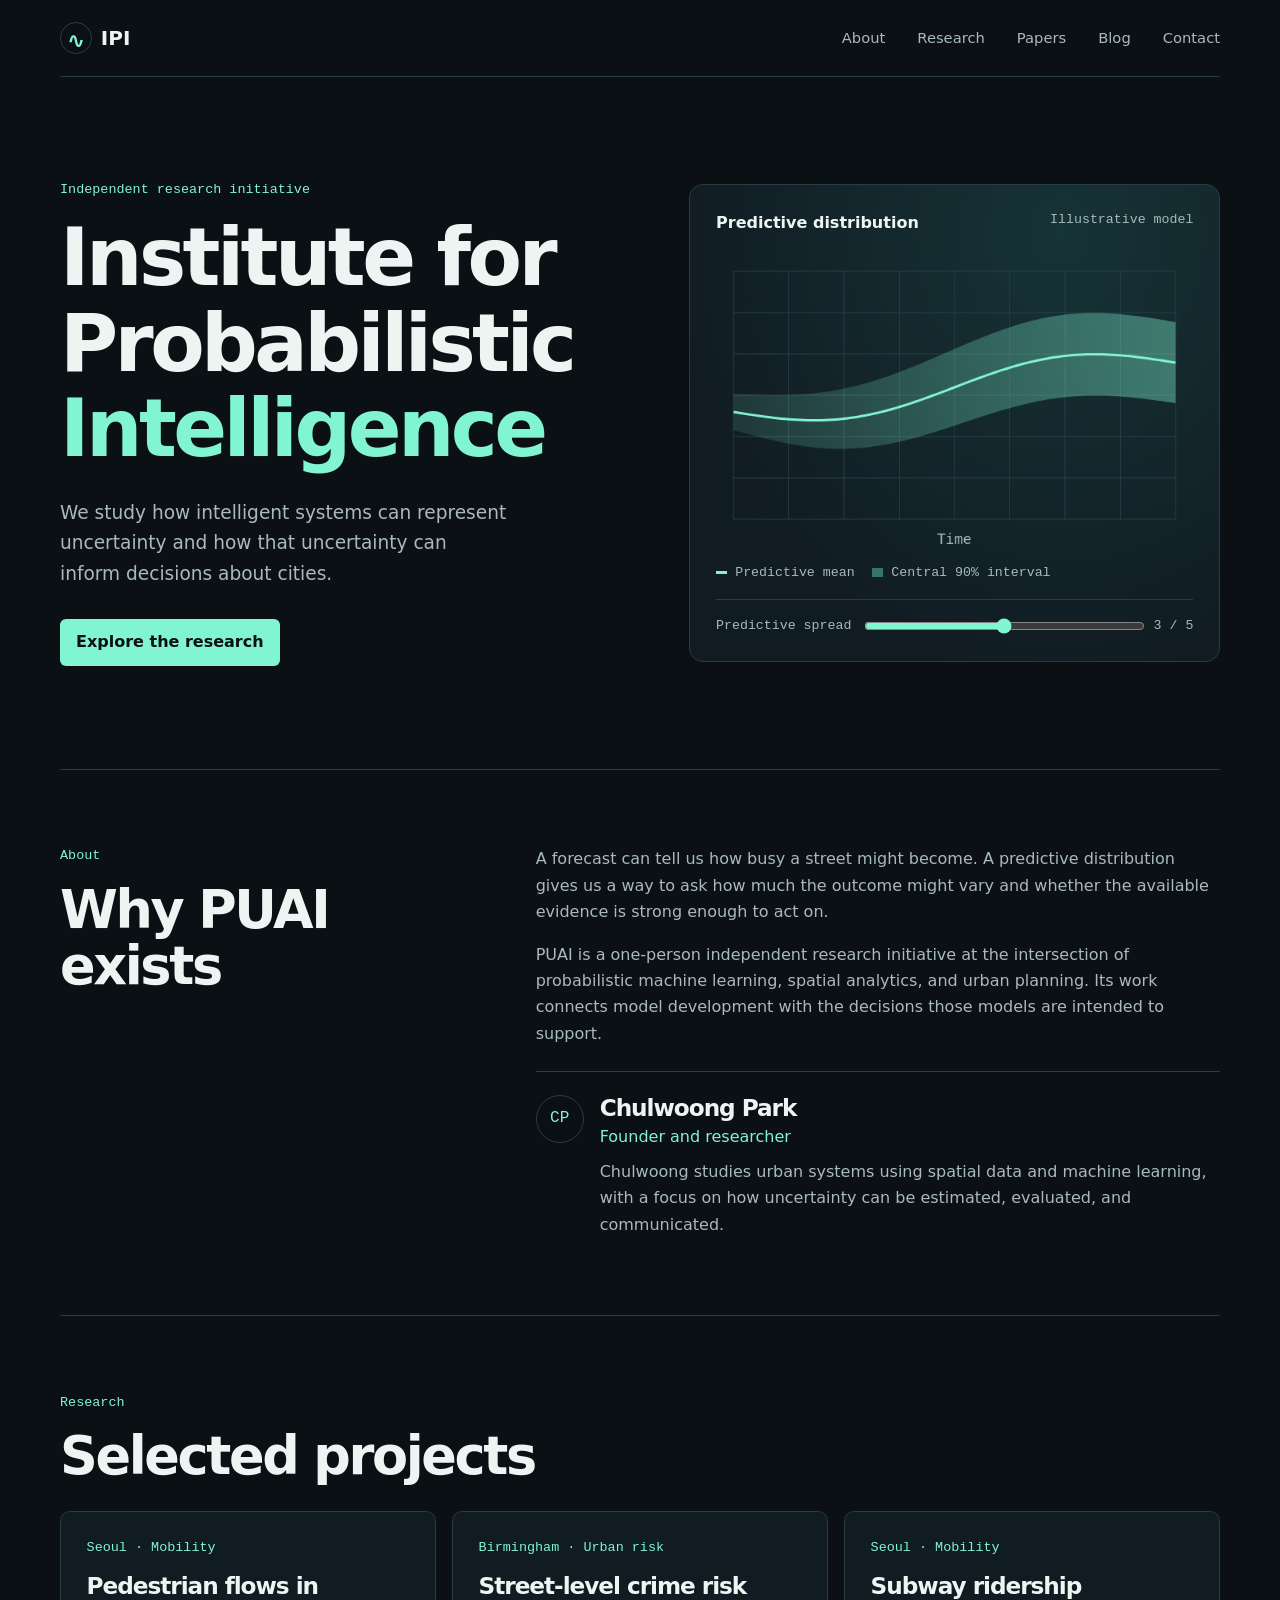
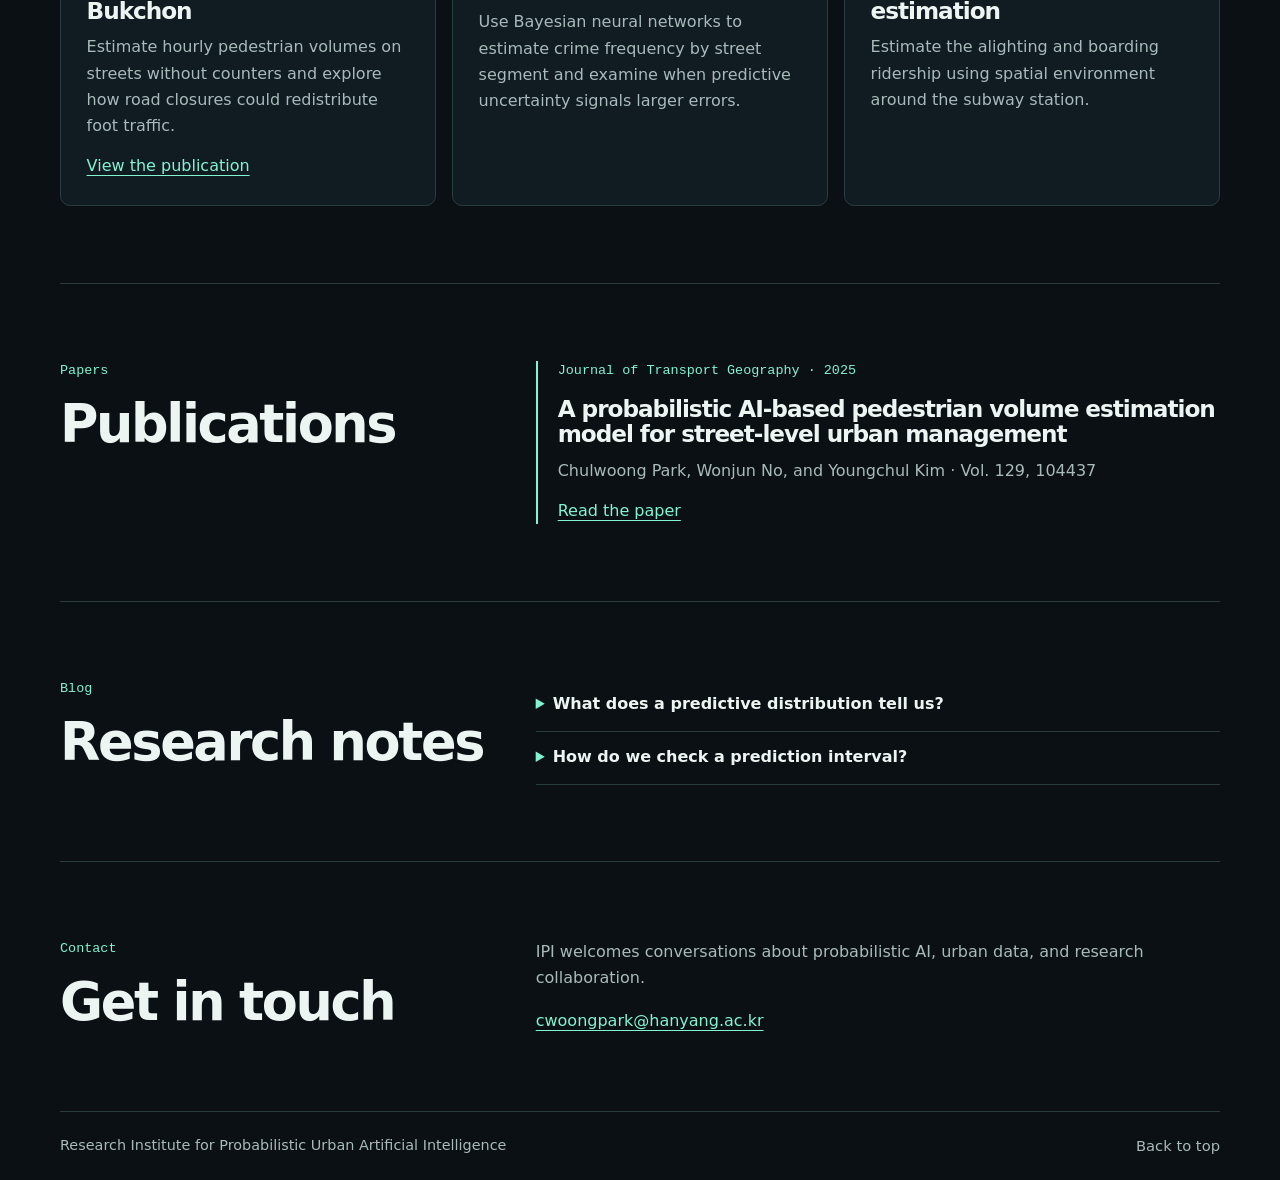
==== index.html @ a9653fe1 "UPAI upload" ====
<!doctype html>
<html lang="en">
<head>
<meta charset="utf-8">
<meta name="viewport" content="width=device-width, initial-scale=1">
<title>Research Institute for Probabilistic Urban Artificial Intelligence</title>
<meta name="description" content="An independent research initiative exploring probabilistic AI, spatial analytics, and uncertainty in urban decisions.">
<meta name="theme-color" content="#0b1015">
<link rel="stylesheet" href="./style.css">
<script defer src="./site.js"></script>
</head>
<body>
<a class="skip" href="#main">Skip to content</a>
<header class="shell top">
<a class="brand" href="./" aria-label="PUAI home"><span class="mark" aria-hidden="true">∿</span> IPI</a>
<nav aria-label="Main navigation"><a href="#about">About</a><a href="#research">Research</a><a href="#papers">Papers</a><a href="#notes">Blog</a><a href="#contact">Contact</a></nav>
</header>
<main id="main">
<section class="shell hero" aria-labelledby="title">
<div>
<p class="eyebrow">Independent research initiative</p>
<h1 id="title">Institute for<br>Probabilistic<br><em>Intelligence</em></h1>
<p class="lead">We study how intelligent systems can represent uncertainty and how that uncertainty can inform decisions about cities.</p>
<a class="button" href="#research">Explore the research</a>
</div>
<figure class="instrument">
<figcaption><strong>Predictive distribution</strong><span>Illustrative model</span></figcaption>
<canvas width="600" height="380" id="distribution" role="img" aria-label="A fixed predictive mean surrounded by adjustable symmetric uncertainty bands.">A wider band represents greater predictive uncertainty around the same mean.</canvas>
<div class="key"><span><i></i> Predictive mean</span><span><i></i> Central 90% interval</span></div>
<div class="control" hidden><label for="spread">Predictive spread</label><input id="spread" type="range" min="1" max="5" value="3"><output for="spread" id="level">3 / 5</output></div>
</figure>
</section>

<section id="about" class="shell split">
<div><p class="eyebrow">About</p><h2>Why PUAI exists</h2></div>
<div class="bodycopy"><p>A forecast can tell us how busy a street might become. A predictive distribution gives us a way to ask how much the outcome might vary and whether the available evidence is strong enough to act on.</p>
<p>PUAI is a one-person independent research initiative at the intersection of probabilistic machine learning, spatial analytics, and urban planning. Its work connects model development with the decisions those models are intended to support.</p>
<article class="profile" id="researcher"><div class="monogram" aria-hidden="true">CP</div><div><h3>Chulwoong Park</h3><p class="accent">Founder and researcher</p><p>Chulwoong studies urban systems using spatial data and machine learning, with a focus on how uncertainty can be estimated, evaluated, and communicated.</p></div></article></div>
</section>

<section id="research" class="shell section">
<p class="eyebrow">Research</p><h2>Selected projects</h2>
<div class="projects">
<article class="card"><p class="eyebrow">Seoul · Mobility</p><h3>Pedestrian flows in Bukchon</h3><p>Estimate hourly pedestrian volumes on streets without counters and explore how road closures could redistribute foot traffic.</p><a href="#paper-bukchon">View the publication</a></article>
<article class="card"><p class="eyebrow">Birmingham · Urban risk</p><h3>Street-level crime risk</h3><p>Use Bayesian neural networks to estimate crime frequency by street segment and examine when predictive uncertainty signals larger errors.</p></article>
<article class="card"><p class="eyebrow">Seoul · Mobility</p><h3>Subway ridership estimation</h3><p>Estimate the alighting and boarding ridership using spatial environment around the subway station.</p></article>
</div>
</section>

<section id="papers" class="shell split">
<div><p class="eyebrow">Papers</p><h2>Publications</h2></div>
<article class="paper" id="paper-bukchon">
<p class="eyebrow">Journal of Transport Geography · 2025</p>
<h3>A probabilistic AI-based pedestrian volume estimation model for street-level urban management</h3>
<p>Chulwoong Park, Wonjun No, and Youngchul Kim · Vol. 129, 104437</p>
<a href="https://doi.org/10.1016/j.jtrangeo.2025.104437">Read the paper</a>
</article>
</section>

<section id="notes" class="shell split">
<div><p class="eyebrow">Blog</p><h2>Research notes</h2></div>
<div class="notes">
<details id="note-distribution"><summary>What does a predictive distribution tell us?</summary><div><p>Imagine two street segments with the same predicted hourly footfall. The range of plausible counts may be wider on one street, for example because it has fewer observations or more variable demand.</p><p>A predictive distribution lets us ask a question tied to an action: how likely is footfall to exceed the threshold at which we need temporary traffic controls? Before using that probability, we can check whether similarly confident forecasts have been reliable on held-out streets and times.</p></div></details>
<details id="note-intervals"><summary>How do we check a prediction interval?</summary><div><p>For a nominal 90% prediction interval, start by measuring how often held-out observations fall inside it. Then look at interval widths. Coverage near 90% tells you little about usefulness if the intervals are too wide for the decision at hand.</p><p>Citywide averages can conceal systematic problems. Check coverage and width by neighbourhood, time of day, or street type where the sample supports it.</p></div></details>
</div>
</section>

<section id="contact" class="shell split">
<div><p class="eyebrow">Contact</p><h2>Get in touch</h2></div>
<div class="bodycopy"><p>IPI welcomes conversations about probabilistic AI, urban data, and research collaboration.</p>
<!-- Set your preferred public address in the data-email attribute before deployment. -->
<p id="contact-channel" data-email="cwoongpark@hanyang.ac.kr">A public contact address will be added here.</p></div>
</section>
</main>
<footer class="shell foot"><span>Research Institute for Probabilistic Urban Artificial Intelligence</span><a href="#main">Back to top</a></footer>
</body>
</html>
---- style.css ----
:root{color-scheme:dark;--bg:#0b1015;--ink:#edf5f2;--muted:#a8bab9;--accent:#81f4d0;--line:#293c40;--panel:#111b22;--mono:ui-monospace,Consolas,monospace}
*{box-sizing:border-box}body{margin:0;background:var(--bg);color:var(--ink);font:1rem/1.65 system-ui,sans-serif}
a{color:var(--accent);text-underline-offset:.23em}a:hover{color:#fff} :focus-visible{outline:2px solid var(--accent);outline-offset:5px}
h1,h2,h3,p,figure{margin:0}h1,h2,h3{line-height:1.08;letter-spacing:-.045em}h1{font-size:clamp(2.85rem,6.2vw,6rem);font-weight:620}h1 em{color:var(--accent);font-style:normal}
h2{font-size:clamp(2rem,4.1vw,3.6rem);font-weight:580}h3{font-size:1.45rem;font-weight:620}p{color:var(--muted)}
.shell{width:min(1160px,calc(100% - 3rem));margin-inline:auto}.top,.foot{display:flex;justify-content:space-between;align-items:center;gap:1rem;padding-block:1.35rem}.top{border-bottom:1px solid var(--line)}.brand{font-weight:750;font-size:1.25rem;display:inline-flex;align-items:center;gap:.55rem;text-decoration:none;color:var(--ink)}.mark{display:grid;place-items:center;border:1px solid var(--line);width:2rem;height:2rem;border-radius:50%;color:var(--accent);font-size:1.35rem}
nav{display:flex;gap:clamp(.8rem,3vw,2rem);flex-wrap:wrap}nav a,.foot a{text-decoration:none;color:var(--muted);font-size:.92rem}nav a:hover,.foot a:hover{color:var(--accent)}
.hero{display:grid;grid-template-columns:1.09fr 1fr;gap:clamp(1.5rem,4vw,4rem);align-items:center;padding-block:clamp(3.5rem,8vw,7rem)}.eyebrow{font:.84rem/1.5 var(--mono);color:var(--accent);margin-bottom:.95rem}.lead{font-size:clamp(1rem,1.45vw,1.2rem);max-width:38ch;margin:1.6rem 0 1.85rem}.button{display:inline-block;background:var(--accent);color:var(--bg);border-radius:6px;padding:.65rem 1rem;text-decoration:none;font-weight:650}.button:hover{color:var(--bg);background:#b9ffe9}
.instrument{min-width:0;border:1px solid var(--line);border-radius:14px;padding:clamp(1rem,2.5vw,1.6rem);background:radial-gradient(ellipse at 70% 10%,#163337,var(--panel) 75%)}figcaption{display:flex;justify-content:space-between;gap:.4rem 1rem;flex-wrap:wrap}figcaption span,.key,.control{font:.83rem/1.5 var(--mono);color:var(--muted)}canvas{display:block;width:100%;height:auto;margin:.75rem 0}.key{display:flex;flex-wrap:wrap;gap:.5rem 1.1rem}.key i{display:inline-block;background:var(--accent);width:.7rem;height:.16rem;vertical-align:middle}.key span+span i{height:.55rem;background:#367469}.control{display:grid;grid-template-columns:auto 1fr auto;align-items:center;gap:.65rem;border-top:1px solid var(--line);padding-top:1rem;margin-top:1rem}.control[hidden]{display:none}input{width:100%;min-width:0;accent-color:var(--accent)}
.split,.section{border-top:1px solid var(--line);padding-block:clamp(2.8rem,6vw,5rem);scroll-margin-top:1rem}.split{display:grid;grid-template-columns:1fr 1.6fr;gap:1.5rem 3rem}.bodycopy>p+p{margin-top:1rem}.profile{display:flex;gap:1rem;align-items:flex-start;margin-top:1.5rem;padding-top:1.4rem;border-top:1px solid var(--line)}.monogram{display:grid;place-items:center;flex:none;width:3rem;height:3rem;border:1px solid var(--line);border-radius:50%;font-family:var(--mono);color:var(--accent)}.accent{color:var(--accent);margin:.25rem 0 .55rem}
.projects{display:grid;grid-template-columns:repeat(3,1fr);gap:1rem;margin-top:1.65rem}.card{border:1px solid var(--line);background:var(--panel);padding:clamp(1rem,2.4vw,1.6rem);border-radius:10px}.card h3+p,.paper h3+p{margin-top:.7rem}.card a,.paper a{display:inline-block;margin-top:.85rem}.paper{border-left:2px solid var(--accent);padding-left:1.25rem}.notes details{border-bottom:1px solid var(--line)}.notes summary{padding:.8rem 0;cursor:pointer;font-weight:625}.notes summary::marker{color:var(--accent)}.notes details div{padding:0 0 1rem 1rem}.notes p+p{margin-top:.7rem}.foot{border-top:1px solid var(--line);color:var(--muted);font-size:.9rem}.skip{position:absolute;left:1rem;top:-5rem;background:var(--bg);padding:.5rem}.skip:focus{top:1rem}
@media(max-width:760px){.hero,.split{grid-template-columns:1fr}.projects{grid-template-columns:1fr}.instrument{max-width:36rem}.shell{width:calc(100% - 2rem)}}
@media(max-width:450px){.top,.foot{align-items:flex-start;flex-direction:column}.control{grid-template-columns:1fr auto}.control label{grid-column:1/-1}}
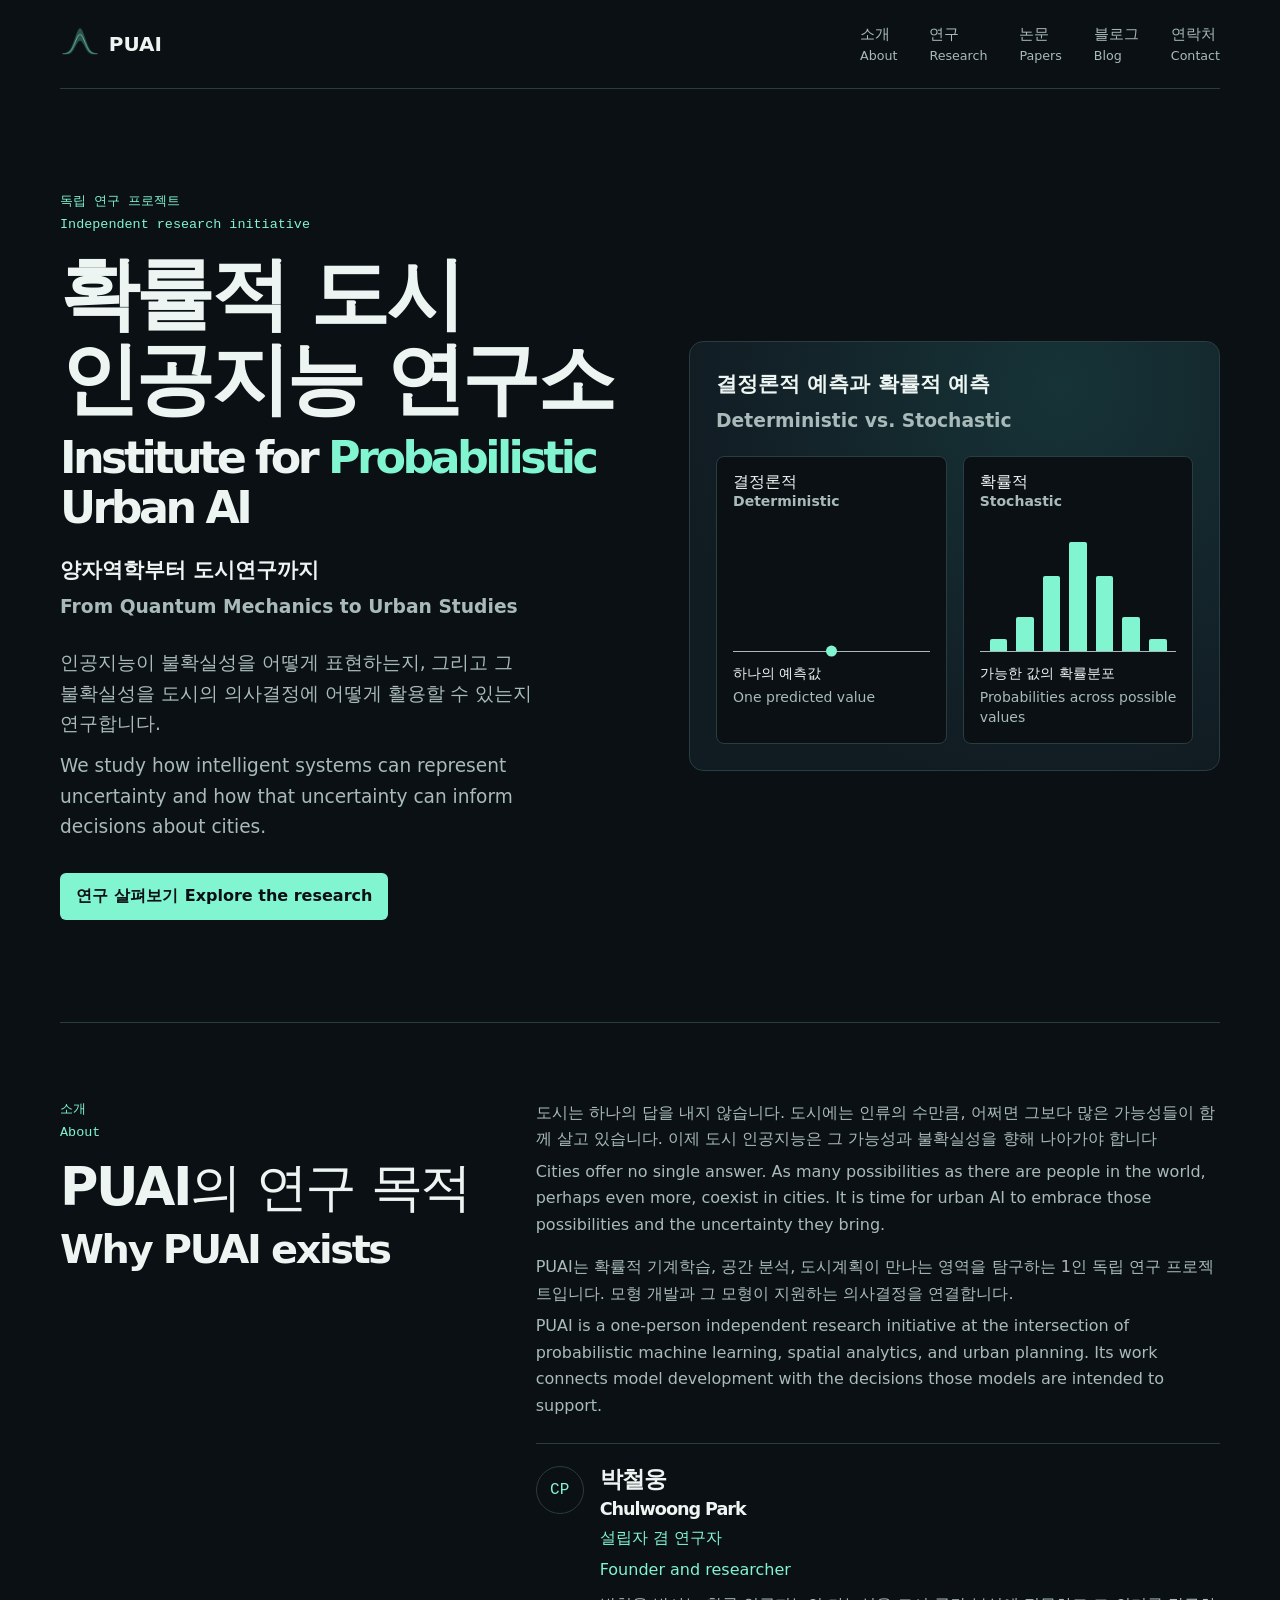
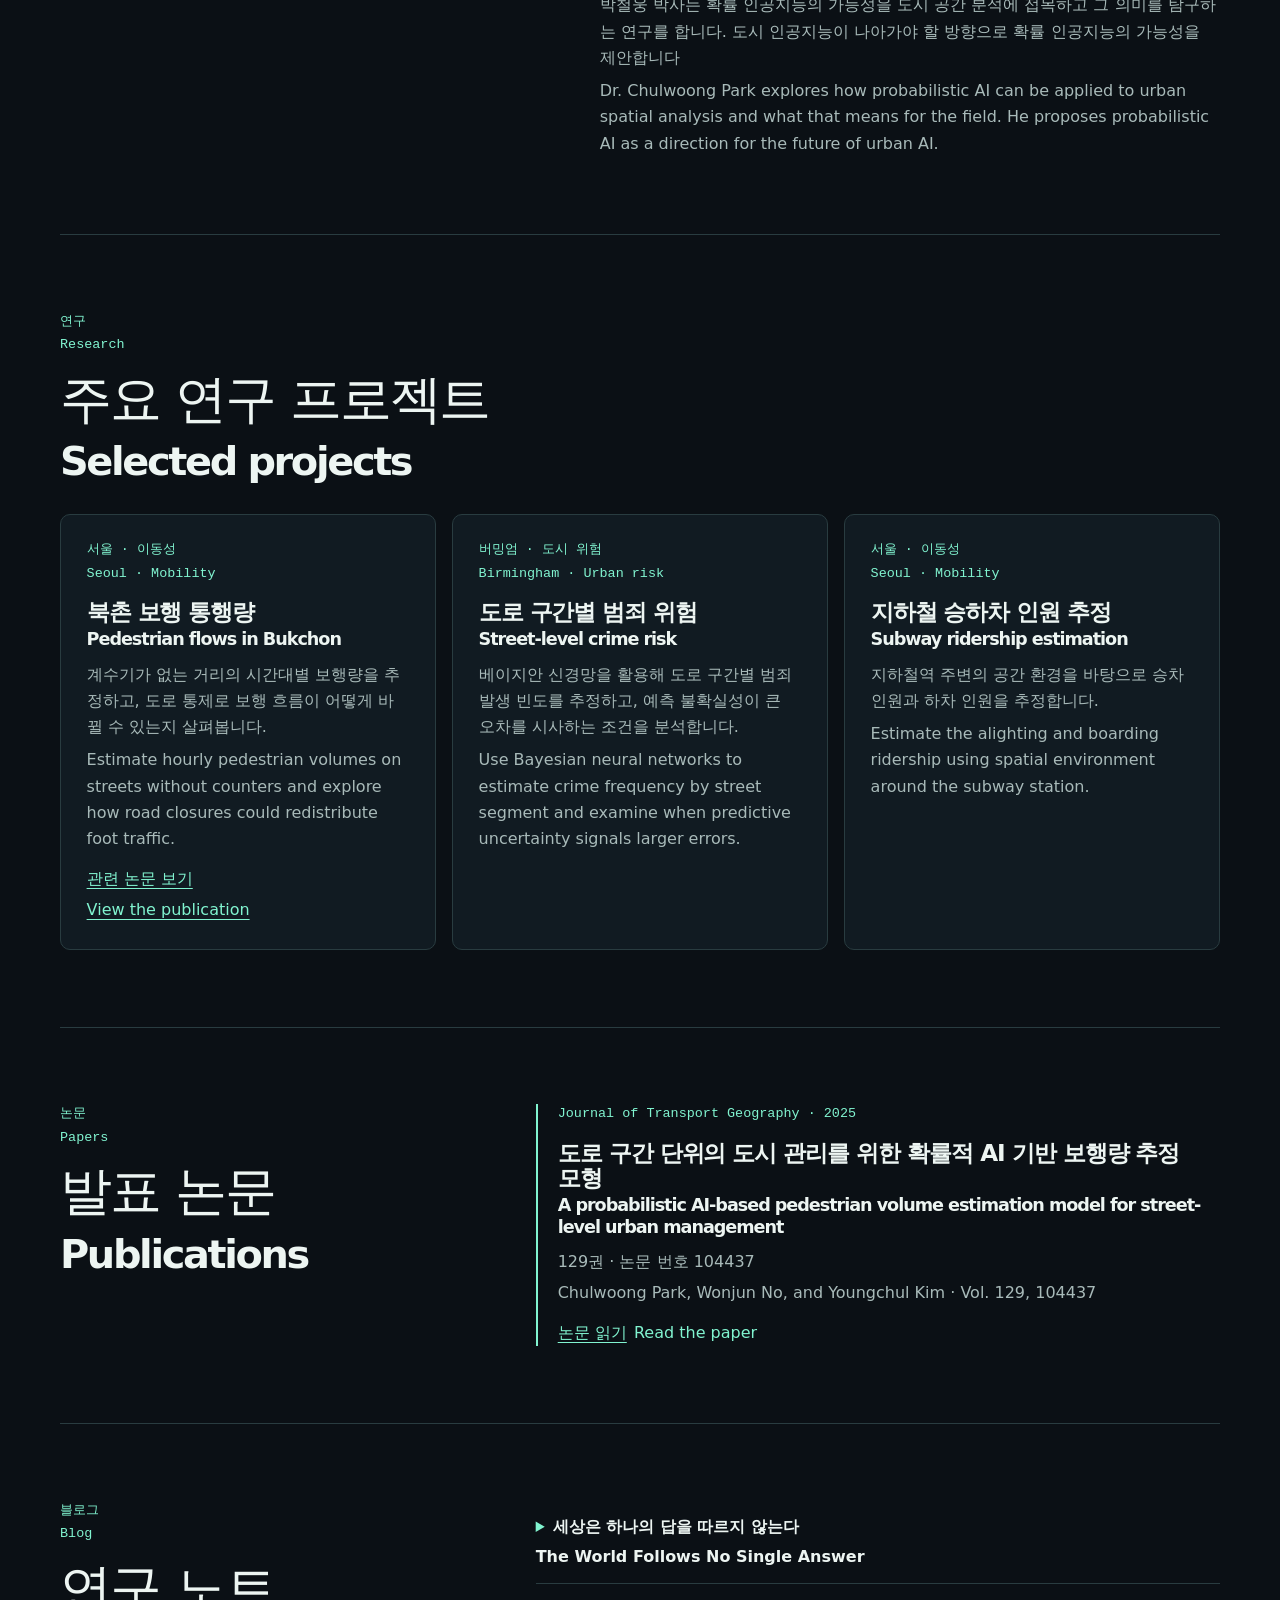
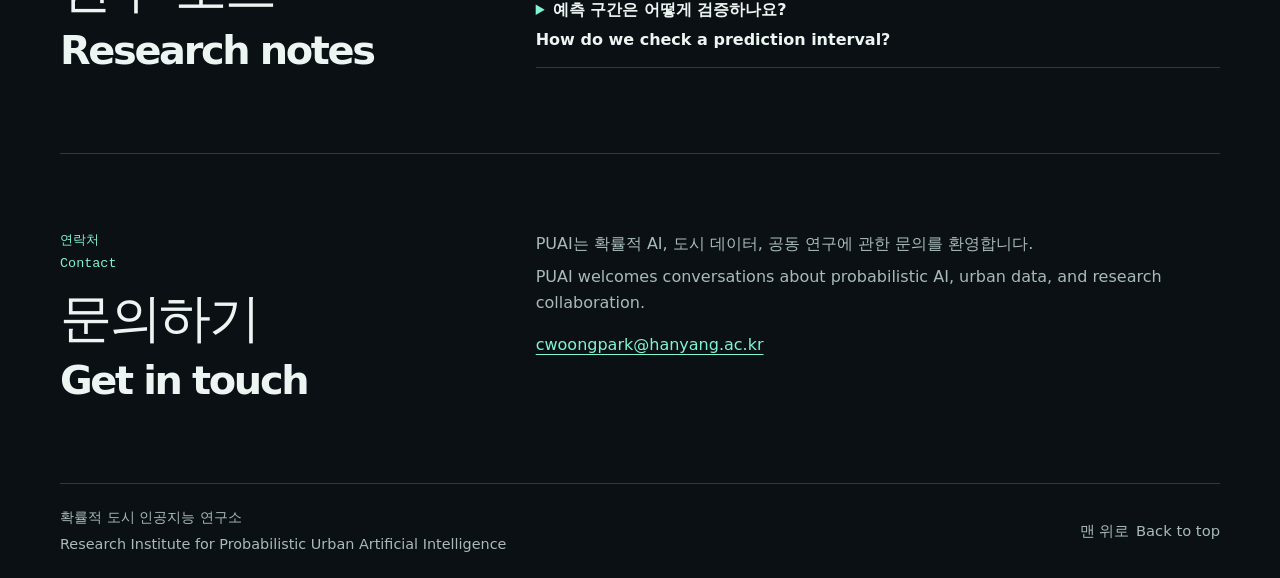
==== commit d55246ea: "Updated" ====
--- a/index.html
+++ b/index.html
@@ -1,77 +1,115 @@
 <!doctype html>
-<html lang="en">
+<html lang="ko">
 <head>
 <meta charset="utf-8">
 <meta name="viewport" content="width=device-width, initial-scale=1">
-<title>Research Institute for Probabilistic Urban Artificial Intelligence</title>
-<meta name="description" content="An independent research initiative exploring probabilistic AI, spatial analytics, and uncertainty in urban decisions.">
+<title>확률 도시 인공지능 연구소 | Research Institute for Probabilistic Urban Artificial Intelligence</title>
+<meta name="description" content="확률 AI, 공간 분석, 도시 의사결정의 불확실성을 연구하는 독립 연구 프로젝트. An independent research initiative exploring probabilistic AI, spatial analytics, and uncertainty in urban decisions.">
 <meta name="theme-color" content="#0b1015">
 <link rel="stylesheet" href="./style.css">
 <script defer src="./site.js"></script>
 </head>
 <body>
-<a class="skip" href="#main">Skip to content</a>
+<a class="skip" href="#main">본문으로 건너뛰기<span lang="en" class="en-inline">Skip to content</span></a>
 <header class="shell top">
-<a class="brand" href="./" aria-label="PUAI home"><span class="mark" aria-hidden="true">∿</span> IPI</a>
-<nav aria-label="Main navigation"><a href="#about">About</a><a href="#research">Research</a><a href="#papers">Papers</a><a href="#notes">Blog</a><a href="#contact">Contact</a></nav>
+<a class="brand" href="./" aria-label="PUAI 홈 / PUAI home"><img class="mark" src="./normal-distribution-logo.png" width="40" height="40" alt=""> PUAI</a>
+<nav aria-label="주 메뉴 / Main navigation"><a href="#about">소개<span lang="en" class="en">About</span></a><a href="#research">연구<span lang="en" class="en">Research</span></a><a href="#papers">논문<span lang="en" class="en">Papers</span></a><a href="#notes">블로그<span lang="en" class="en">Blog</span></a><a href="#contact">연락처<span lang="en" class="en">Contact</span></a></nav>
 </header>
 <main id="main">
 <section class="shell hero" aria-labelledby="title">
 <div>
-<p class="eyebrow">Independent research initiative</p>
-<h1 id="title">Institute for<br>Probabilistic<br><em>Intelligence</em></h1>
-<p class="lead">We study how intelligent systems can represent uncertainty and how that uncertainty can inform decisions about cities.</p>
-<a class="button" href="#research">Explore the research</a>
+<p class="eyebrow">독립 연구 프로젝트<span lang="en" class="en">Independent research initiative</span></p>
+<h1 id="title">확률적 도시 인공지능 연구소<span lang="en" class="en">Institute for <em>Probabilistic</em> Urban AI </span></h1>
+<p class="subtitle">양자역학부터 도시연구까지<span lang="en" class="en">From Quantum Mechanics to Urban Studies</span></p>
+<p class="lead">인공지능이 불확실성을 어떻게 표현하는지, 그리고 그 불확실성을 도시의 의사결정에 어떻게 활용할 수 있는지 연구합니다.<span lang="en" class="en">We study how intelligent systems can represent uncertainty and how that uncertainty can inform decisions about cities.</span></p>
+<a class="button" href="#research">연구 살펴보기<span lang="en" class="en-inline">Explore the research</span></a>
 </div>
-<figure class="instrument">
-<figcaption><strong>Predictive distribution</strong><span>Illustrative model</span></figcaption>
-<canvas width="600" height="380" id="distribution" role="img" aria-label="A fixed predictive mean surrounded by adjustable symmetric uncertainty bands.">A wider band represents greater predictive uncertainty around the same mean.</canvas>
-<div class="key"><span><i></i> Predictive mean</span><span><i></i> Central 90% interval</span></div>
-<div class="control" hidden><label for="spread">Predictive spread</label><input id="spread" type="range" min="1" max="5" value="3"><output for="spread" id="level">3 / 5</output></div>
+<figure class="instrument" aria-labelledby="comparison-title">
+<figcaption id="comparison-title">결정론적 예측과 확률적 예측<span lang="en" class="en">Deterministic vs. Stochastic</span></figcaption>
+<div class="comparison">
+<div class="comparison-panel">
+<h2>결정론적<span lang="en" class="en">Deterministic</span></h2>
+<div class="comparison-plot point-plot" aria-hidden="true"><span></span></div>
+<p>하나의 예측값<span lang="en" class="en">One predicted value</span></p>
+</div>
+<div class="comparison-panel">
+<h2>확률적<span lang="en" class="en">Stochastic</span></h2>
+<div class="comparison-plot probability-plot" aria-hidden="true">
+<span style="--height:10%"></span><span style="--height:27%"></span><span style="--height:59%"></span><span style="--height:86%"></span><span style="--height:59%"></span><span style="--height:27%"></span><span style="--height:10%"></span>
+</div>
+<p>가능한 값의 확률분포<span lang="en" class="en">Probabilities across possible values</span></p>
+</div>
+</div>
 </figure>
 </section>
 
 <section id="about" class="shell split">
-<div><p class="eyebrow">About</p><h2>Why PUAI exists</h2></div>
-<div class="bodycopy"><p>A forecast can tell us how busy a street might become. A predictive distribution gives us a way to ask how much the outcome might vary and whether the available evidence is strong enough to act on.</p>
-<p>PUAI is a one-person independent research initiative at the intersection of probabilistic machine learning, spatial analytics, and urban planning. Its work connects model development with the decisions those models are intended to support.</p>
-<article class="profile" id="researcher"><div class="monogram" aria-hidden="true">CP</div><div><h3>Chulwoong Park</h3><p class="accent">Founder and researcher</p><p>Chulwoong studies urban systems using spatial data and machine learning, with a focus on how uncertainty can be estimated, evaluated, and communicated.</p></div></article></div>
+<div><p class="eyebrow">소개<span lang="en" class="en">About</span></p><h2>PUAI의 연구 목적<span lang="en" class="en">Why PUAI exists</span></h2></div>
+<div class="bodycopy"><p>도시는 하나의 답을 내지 않습니다. 도시에는 인류의 수만큼, 어쩌면 그보다 많은 가능성들이 함께 살고 있습니다. 이제 도시 인공지능은 그 가능성과 불확실성을 향해 나아가야 합니다<span lang="en" class="en">Cities offer no single answer. As many possibilities as there are people in the world, perhaps even more, coexist in cities. It is time for urban AI to embrace those possibilities and the uncertainty they bring.</span></p>
+<p>PUAI는 확률적 기계학습, 공간 분석, 도시계획이 만나는 영역을 탐구하는 1인 독립 연구 프로젝트입니다. 모형 개발과 그 모형이 지원하는 의사결정을 연결합니다.<span lang="en" class="en">PUAI is a one-person independent research initiative at the intersection of probabilistic machine learning, spatial analytics, and urban planning. Its work connects model development with the decisions those models are intended to support.</span></p>
+<article class="profile" id="researcher"><div class="monogram" aria-hidden="true">CP</div><div><h3>박철웅<span lang="en" class="en">Chulwoong Park</span></h3><p class="accent">설립자 겸 연구자<span lang="en" class="en">Founder and researcher</span></p><p>박철웅 박사는 확률 인공지능의 가능성을 도시 공간 분석에 접목하고 그 의미를 탐구하는 연구를 합니다. 도시 인공지능이 나아가야 할 방향으로 확률 인공지능의 가능성을 제안합니다<span lang="en" class="en">Dr. Chulwoong Park explores how probabilistic AI can be applied to urban spatial analysis and what that means for the field. He proposes probabilistic AI as a direction for the future of urban AI.</span></p></div></article></div>
 </section>
 
 <section id="research" class="shell section">
-<p class="eyebrow">Research</p><h2>Selected projects</h2>
+<p class="eyebrow">연구<span lang="en" class="en">Research</span></p><h2>주요 연구 프로젝트<span lang="en" class="en">Selected projects</span></h2>
 <div class="projects">
-<article class="card"><p class="eyebrow">Seoul · Mobility</p><h3>Pedestrian flows in Bukchon</h3><p>Estimate hourly pedestrian volumes on streets without counters and explore how road closures could redistribute foot traffic.</p><a href="#paper-bukchon">View the publication</a></article>
-<article class="card"><p class="eyebrow">Birmingham · Urban risk</p><h3>Street-level crime risk</h3><p>Use Bayesian neural networks to estimate crime frequency by street segment and examine when predictive uncertainty signals larger errors.</p></article>
-<article class="card"><p class="eyebrow">Seoul · Mobility</p><h3>Subway ridership estimation</h3><p>Estimate the alighting and boarding ridership using spatial environment around the subway station.</p></article>
+<article class="card"><p class="eyebrow">서울 · 이동성<span lang="en" class="en">Seoul · Mobility</span></p><h3>북촌 보행 통행량<span lang="en" class="en">Pedestrian flows in Bukchon</span></h3><p>계수기가 없는 거리의 시간대별 보행량을 추정하고, 도로 통제로 보행 흐름이 어떻게 바뀔 수 있는지 살펴봅니다.<span lang="en" class="en">Estimate hourly pedestrian volumes on streets without counters and explore how road closures could redistribute foot traffic.</span></p><a href="#paper-bukchon">관련 논문 보기<span lang="en" class="en">View the publication</span></a></article>
+<article class="card"><p class="eyebrow">버밍엄 · 도시 위험<span lang="en" class="en">Birmingham · Urban risk</span></p><h3>도로 구간별 범죄 위험<span lang="en" class="en">Street-level crime risk</span></h3><p>베이지안 신경망을 활용해 도로 구간별 범죄 발생 빈도를 추정하고, 예측 불확실성이 큰 오차를 시사하는 조건을 분석합니다.<span lang="en" class="en">Use Bayesian neural networks to estimate crime frequency by street segment and examine when predictive uncertainty signals larger errors.</span></p></article>
+<article class="card"><p class="eyebrow">서울 · 이동성<span lang="en" class="en">Seoul · Mobility</span></p><h3>지하철 승하차 인원 추정<span lang="en" class="en">Subway ridership estimation</span></h3><p>지하철역 주변의 공간 환경을 바탕으로 승차 인원과 하차 인원을 추정합니다.<span lang="en" class="en">Estimate the alighting and boarding ridership using spatial environment around the subway station.</span></p></article>
 </div>
 </section>
 
 <section id="papers" class="shell split">
-<div><p class="eyebrow">Papers</p><h2>Publications</h2></div>
+<div><p class="eyebrow">논문<span lang="en" class="en">Papers</span></p><h2>발표 논문<span lang="en" class="en">Publications</span></h2></div>
 <article class="paper" id="paper-bukchon">
-<p class="eyebrow">Journal of Transport Geography · 2025</p>
-<h3>A probabilistic AI-based pedestrian volume estimation model for street-level urban management</h3>
-<p>Chulwoong Park, Wonjun No, and Youngchul Kim · Vol. 129, 104437</p>
-<a href="https://doi.org/10.1016/j.jtrangeo.2025.104437">Read the paper</a>
+<p class="eyebrow"><span lang="en">Journal of Transport Geography</span> · 2025</p>
+<h3>도로 구간 단위의 도시 관리를 위한 확률적 AI 기반 보행량 추정 모형<span lang="en" class="en">A probabilistic AI-based pedestrian volume estimation model for street-level urban management</span></h3>
+<p>129권 · 논문 번호 104437 <span lang="en" class="en">Chulwoong Park, Wonjun No, and Youngchul Kim · Vol. 129, 104437</span></p>
+<a href="https://doi.org/10.1016/j.jtrangeo.2025.104437">논문 읽기<span lang="en" class="en-inline">Read the paper</span></a>
 </article>
 </section>
 
 <section id="notes" class="shell split">
-<div><p class="eyebrow">Blog</p><h2>Research notes</h2></div>
+<div><p class="eyebrow">블로그<span lang="en" class="en">Blog</span></p><h2>연구 노트<span lang="en" class="en">Research notes</span></h2></div>
 <div class="notes">
-<details id="note-distribution"><summary>What does a predictive distribution tell us?</summary><div><p>Imagine two street segments with the same predicted hourly footfall. The range of plausible counts may be wider on one street, for example because it has fewer observations or more variable demand.</p><p>A predictive distribution lets us ask a question tied to an action: how likely is footfall to exceed the threshold at which we need temporary traffic controls? Before using that probability, we can check whether similarly confident forecasts have been reliable on held-out streets and times.</p></div></details>
-<details id="note-intervals"><summary>How do we check a prediction interval?</summary><div><p>For a nominal 90% prediction interval, start by measuring how often held-out observations fall inside it. Then look at interval widths. Coverage near 90% tells you little about usefulness if the intervals are too wide for the decision at hand.</p><p>Citywide averages can conceal systematic problems. Check coverage and width by neighbourhood, time of day, or street type where the sample supports it.</p></div></details>
+<details id="note-distribution">
+<summary>세상은 하나의 답을 따르지 않는다<span lang="en" class="en">The World Follows No Single Answer</span></summary>
+<div>
+<p>거슬러 올라가면 돌턴의 원자 모형부터 시작해서,<span lang="en" class="en">Looking back, from Dalton’s atomic model</span></p>
+<p>아인슈타인에 이르기까지.<span lang="en" class="en">all the way to Einstein.</span></p>
+<p>우리의 세계를 이루는 원자, 그리고 전자가 입자로써 존재한다는 가정은<span lang="en" class="en">The assumption that the atoms and electrons that make up our world exist as particles</span></p>
+<p>인류가 시작된 이래 150년 직전까지 진리로 받아들여져 왔다.<span lang="en" class="en">had been accepted as truth from the dawn of humanity until just under 150 years ago.</span></p>
+<p>러더퍼드와 보어, 하이젠베르크를 거치며<span lang="en" class="en">Through the work of Rutherford, Bohr, and Heisenberg,</span></p>
+<p>우리는 원자와 전자가 '확률'로 존재한다는 이론을 받아들이게 되었고,<span lang="en" class="en">we came to accept a theory in which atoms and electrons exist in terms of ‘probability,’</span></p>
+<p>이는 물질 세계가 결정론적으로 그 자리에 있을 것이라는 믿음을 산산히 부쉈다.<span lang="en" class="en">shattering the belief that the material world would sit in its appointed place, as determinism would have it.</span></p>
+<p>세상은 하나의 답을 따르지 않는다.<span lang="en" class="en">The world follows no single answer.</span></p>
+<p>대부분의 가능성이 몰려있는 하나의 답 주변에 어쩌면 그럴 수도 있는 수많은 답들이 멀리 퍼져있고,<span lang="en" class="en">Around the one answer where most of the probability lies, countless other answers fan out into the distance.</span></p>
+<p>아무리 동떨어져있대도 그 확률은 0이 아니다.<span lang="en" class="en">However far away they lie, their probability is never zero.</span></p>
+<p>세상에 이해할 수 없는 현상과 사람은 없다.<span lang="en" class="en">There is no phenomenon or person in the world beyond understanding.</span></p>
+<p>무슨 일이 일어나도, 어떠한 누구를 만나도 그 확률은 0이 아니다.<span lang="en" class="en">Whatever happens, whoever we meet, the probability is never zero.</span></p>
+<p>도시는 수많은 원자와 현상과 사람들이 뒤엉켜 만들어낸 복잡계이다.<span lang="en" class="en">A city is a complex system formed by the entanglement of countless atoms, phenomena, and people.</span></p>
+<p>무슨 일이 일어나도, 어떠한 누구를 만나도 그 확률은 0이 아니다.<span lang="en" class="en">Whatever happens, whoever we meet, the probability is never zero.</span></p>
+<p>대부분의 가능성이 몰려있는 하나의 답만을 받아들이는 도시는 그럴 수도 있는 수많은 답들을 애써 무시할 뿐,<span lang="en" class="en">A city that accepts only the most probable answer goes out of its way to ignore countless other answers that could be true.</span></p>
+<p>아무리 동떨어져있대도 그 소리는 0이 아니다.<span lang="en" class="en">However distant those voices may be, they are never silent.</span></p>
+<p>지금 수많은 연구와 서비스가 사용하는 도시 인공지능은<span lang="en" class="en">The urban AI used in countless studies and services today</span></p>
+<p>대부분의 가능성이 몰려있는 답을 정답으로 제시한다.<span lang="en" class="en">presents the most probable answer as the correct one.</span></p>
+<p>그것이 수익성을 높이는 길이므로.<span lang="en" class="en">Because that is the path to higher profits.</span></p>
+<p>그렇다면 인공지능 도시는 두 가지 갈림길에 서게 될 날이 올 것이다.<span lang="en" class="en">Then the day will come when the AI-powered city reaches a crossroads.</span></p>
+<p>대부분의 가능성을 정답으로 제시하는 인공지능의 보편적 편안함을 받아들일 것인가<span lang="en" class="en">Will we accept the familiar comfort of an AI that presents the most probable answer as the correct one?</span></p>
+<p>그럴 수도 있는 수많은 답을 포용하는 새로운 인공지능을 개발할 것인가.<span lang="en" class="en">Or will we develop a new kind of AI that embraces the countless other answers that could be true?</span></p>
+</div>
+</details>
+<details id="note-intervals"><summary>예측 구간은 어떻게 검증하나요?<span lang="en" class="en">How do we check a prediction interval?</span></summary><div><p>먼저 검증용 관측값 중 90% 예측 구간 안에 들어가는 비율을 구합니다. 다음으로 구간의 폭을 살펴봅니다. 포함 비율이 90%에 가까워도 구간이 너무 넓으면 실제 의사결정에 활용하기 어렵습니다.<span lang="en" class="en">For a nominal 90% prediction interval, start by measuring how often held-out observations fall inside it. Then look at interval widths. Coverage near 90% tells you little about usefulness if the intervals are too wide for the decision at hand.</span></p><p>도시 전체의 평균을 보면 반복적으로 나타나는 문제가 가려질 수 있습니다. 표본이 충분한 경우 동네, 시간대, 도로 유형별로 포함 비율과 구간 폭을 확인합니다.<span lang="en" class="en">Citywide averages can conceal systematic problems. Check coverage and width by neighbourhood, time of day, or street type where the sample supports it.</span></p></div></details>
 </div>
 </section>
 
 <section id="contact" class="shell split">
-<div><p class="eyebrow">Contact</p><h2>Get in touch</h2></div>
-<div class="bodycopy"><p>IPI welcomes conversations about probabilistic AI, urban data, and research collaboration.</p>
+<div><p class="eyebrow">연락처<span lang="en" class="en">Contact</span></p><h2>문의하기<span lang="en" class="en">Get in touch</span></h2></div>
+<div class="bodycopy"><p>PUAI는 확률적 AI, 도시 데이터, 공동 연구에 관한 문의를 환영합니다.<span lang="en" class="en">PUAI welcomes conversations about probabilistic AI, urban data, and research collaboration.</span></p>
 <!-- Set your preferred public address in the data-email attribute before deployment. -->
-<p id="contact-channel" data-email="cwoongpark@hanyang.ac.kr">A public contact address will be added here.</p></div>
+<p id="contact-channel" data-email="cwoongpark@hanyang.ac.kr">공개 연락처를 이곳에 안내할 예정입니다.<span lang="en" class="en">A public contact address will be added here.</span></p></div>
 </section>
 </main>
-<footer class="shell foot"><span>Research Institute for Probabilistic Urban Artificial Intelligence</span><a href="#main">Back to top</a></footer>
+<footer class="shell foot"><span>확률적 도시 인공지능 연구소<span lang="en" class="en">Research Institute for Probabilistic Urban Artificial Intelligence</span></span><a href="#main">맨 위로<span lang="en" class="en-inline">Back to top</span></a></footer>
 </body>
-</html>+</html>
--- a/style.css
+++ b/style.css
@@ -3,11 +3,35 @@
 a{color:var(--accent);text-underline-offset:.23em}a:hover{color:#fff} :focus-visible{outline:2px solid var(--accent);outline-offset:5px}
 h1,h2,h3,p,figure{margin:0}h1,h2,h3{line-height:1.08;letter-spacing:-.045em}h1{font-size:clamp(2.85rem,6.2vw,6rem);font-weight:620}h1 em{color:var(--accent);font-style:normal}
 h2{font-size:clamp(2rem,4.1vw,3.6rem);font-weight:580}h3{font-size:1.45rem;font-weight:620}p{color:var(--muted)}
-.shell{width:min(1160px,calc(100% - 3rem));margin-inline:auto}.top,.foot{display:flex;justify-content:space-between;align-items:center;gap:1rem;padding-block:1.35rem}.top{border-bottom:1px solid var(--line)}.brand{font-weight:750;font-size:1.25rem;display:inline-flex;align-items:center;gap:.55rem;text-decoration:none;color:var(--ink)}.mark{display:grid;place-items:center;border:1px solid var(--line);width:2rem;height:2rem;border-radius:50%;color:var(--accent);font-size:1.35rem}
+.shell{width:min(1160px,calc(100% - 3rem));margin-inline:auto}.top,.foot{display:flex;justify-content:space-between;align-items:center;gap:1rem;padding-block:1.35rem}.top{border-bottom:1px solid var(--line)}.brand{font-weight:750;font-size:1.25rem;display:inline-flex;align-items:center;gap:.55rem;text-decoration:none;color:var(--ink)}.mark{display:block;flex:none;width:2.5rem;height:2.5rem}
 nav{display:flex;gap:clamp(.8rem,3vw,2rem);flex-wrap:wrap}nav a,.foot a{text-decoration:none;color:var(--muted);font-size:.92rem}nav a:hover,.foot a:hover{color:var(--accent)}
 .hero{display:grid;grid-template-columns:1.09fr 1fr;gap:clamp(1.5rem,4vw,4rem);align-items:center;padding-block:clamp(3.5rem,8vw,7rem)}.eyebrow{font:.84rem/1.5 var(--mono);color:var(--accent);margin-bottom:.95rem}.lead{font-size:clamp(1rem,1.45vw,1.2rem);max-width:38ch;margin:1.6rem 0 1.85rem}.button{display:inline-block;background:var(--accent);color:var(--bg);border-radius:6px;padding:.65rem 1rem;text-decoration:none;font-weight:650}.button:hover{color:var(--bg);background:#b9ffe9}
-.instrument{min-width:0;border:1px solid var(--line);border-radius:14px;padding:clamp(1rem,2.5vw,1.6rem);background:radial-gradient(ellipse at 70% 10%,#163337,var(--panel) 75%)}figcaption{display:flex;justify-content:space-between;gap:.4rem 1rem;flex-wrap:wrap}figcaption span,.key,.control{font:.83rem/1.5 var(--mono);color:var(--muted)}canvas{display:block;width:100%;height:auto;margin:.75rem 0}.key{display:flex;flex-wrap:wrap;gap:.5rem 1.1rem}.key i{display:inline-block;background:var(--accent);width:.7rem;height:.16rem;vertical-align:middle}.key span+span i{height:.55rem;background:#367469}.control{display:grid;grid-template-columns:auto 1fr auto;align-items:center;gap:.65rem;border-top:1px solid var(--line);padding-top:1rem;margin-top:1rem}.control[hidden]{display:none}input{width:100%;min-width:0;accent-color:var(--accent)}
+.instrument{min-width:0;border:1px solid var(--line);border-radius:14px;padding:clamp(1rem,2.5vw,1.6rem);background:radial-gradient(ellipse at 70% 10%,#163337,var(--panel) 75%)}
+.instrument figcaption{font-size:clamp(1.05rem,2vw,1.3rem);font-weight:650}
+.instrument figcaption .en{color:var(--muted);font-size:.9em}
+.comparison{display:grid;grid-template-columns:repeat(2,minmax(0,1fr));gap:clamp(.5rem,1.6vw,1rem);margin-top:1.15rem}
+.comparison-panel{border:1px solid var(--line);border-radius:8px;background:var(--bg);padding:clamp(.55rem,1.35vw,1rem)}
+.comparison-panel h2{font-size:1rem;letter-spacing:normal}
+.comparison-panel h2 .en,.comparison-panel p .en{font-size:.875rem;color:var(--muted)}
+.comparison-panel p{font-size:.875rem;color:var(--ink);line-height:1.45;overflow-wrap:anywhere}
+.comparison-plot{display:grid;grid-template-rows:minmax(0,1fr);align-items:end;height:clamp(4rem,10vw,8rem);margin:.85rem 0 .65rem;border-bottom:1px solid var(--muted)}
+.point-plot{justify-items:center}
+.point-plot span{width:.7rem;height:.7rem;border-radius:50%;background:var(--accent);transform:translateY(50%)}
+.probability-plot{grid-template-columns:repeat(7,minmax(0,1fr));gap:5%;padding-inline:5%}
+.probability-plot span{height:var(--height);background:var(--accent);border-radius:2px 2px 0 0}
 .split,.section{border-top:1px solid var(--line);padding-block:clamp(2.8rem,6vw,5rem);scroll-margin-top:1rem}.split{display:grid;grid-template-columns:1fr 1.6fr;gap:1.5rem 3rem}.bodycopy>p+p{margin-top:1rem}.profile{display:flex;gap:1rem;align-items:flex-start;margin-top:1.5rem;padding-top:1.4rem;border-top:1px solid var(--line)}.monogram{display:grid;place-items:center;flex:none;width:3rem;height:3rem;border:1px solid var(--line);border-radius:50%;font-family:var(--mono);color:var(--accent)}.accent{color:var(--accent);margin:.25rem 0 .55rem}
 .projects{display:grid;grid-template-columns:repeat(3,1fr);gap:1rem;margin-top:1.65rem}.card{border:1px solid var(--line);background:var(--panel);padding:clamp(1rem,2.4vw,1.6rem);border-radius:10px}.card h3+p,.paper h3+p{margin-top:.7rem}.card a,.paper a{display:inline-block;margin-top:.85rem}.paper{border-left:2px solid var(--accent);padding-left:1.25rem}.notes details{border-bottom:1px solid var(--line)}.notes summary{padding:.8rem 0;cursor:pointer;font-weight:625}.notes summary::marker{color:var(--accent)}.notes details div{padding:0 0 1rem 1rem}.notes p+p{margin-top:.7rem}.foot{border-top:1px solid var(--line);color:var(--muted);font-size:.9rem}.skip{position:absolute;left:1rem;top:-5rem;background:var(--bg);padding:.5rem}.skip:focus{top:1rem}
 @media(max-width:760px){.hero,.split{grid-template-columns:1fr}.projects{grid-template-columns:1fr}.instrument{max-width:36rem}.shell{width:calc(100% - 2rem)}}
-@media(max-width:450px){.top,.foot{align-items:flex-start;flex-direction:column}.control{grid-template-columns:1fr auto}.control label{grid-column:1/-1}}
+@media(max-width:450px){.top,.foot{align-items:flex-start;flex-direction:column}}
+
+.en{display:block;margin-top:.25em}
+.en-inline{display:inline-block;margin-inline-start:.45em}
+h1 .en{font-size:.56em;line-height:1.12}
+.subtitle{margin-top:1.25rem;color:var(--ink);font-size:clamp(1rem,1.8vw,1.3rem);font-weight:600}
+.subtitle .en{font-size:.9em;color:var(--muted)}
+h2 .en,h3 .en{font-size:.76em;line-height:1.25}
+.lead{max-width:46ch;word-break:keep-all}
+.lead .en{margin-top:.6em}
+.bodycopy .en,.card p:not(.eyebrow) .en,.notes p .en{margin-top:.4em}
+.hero h1,.split h2,.section h2,.card h3,.paper h3{word-break:keep-all;overflow-wrap:anywhere}
+nav .en{margin-top:0;font-size:.86em}
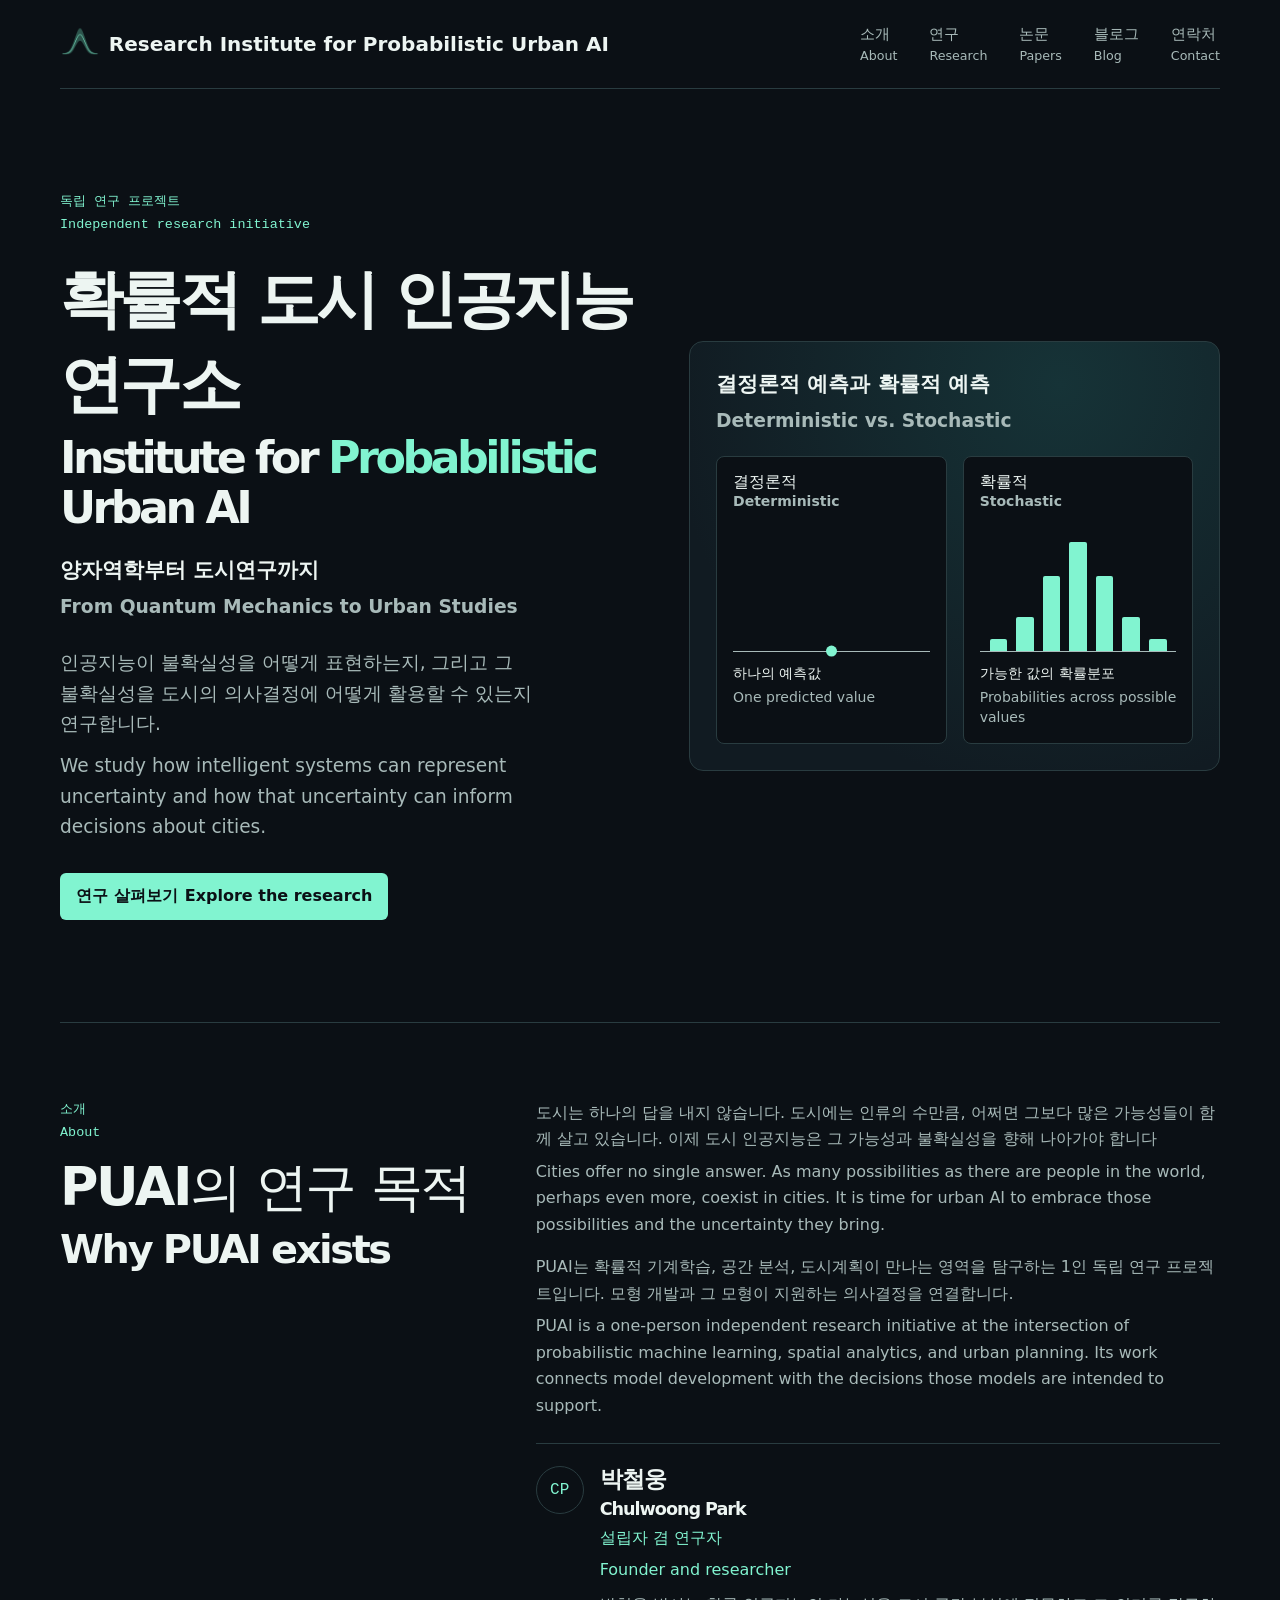
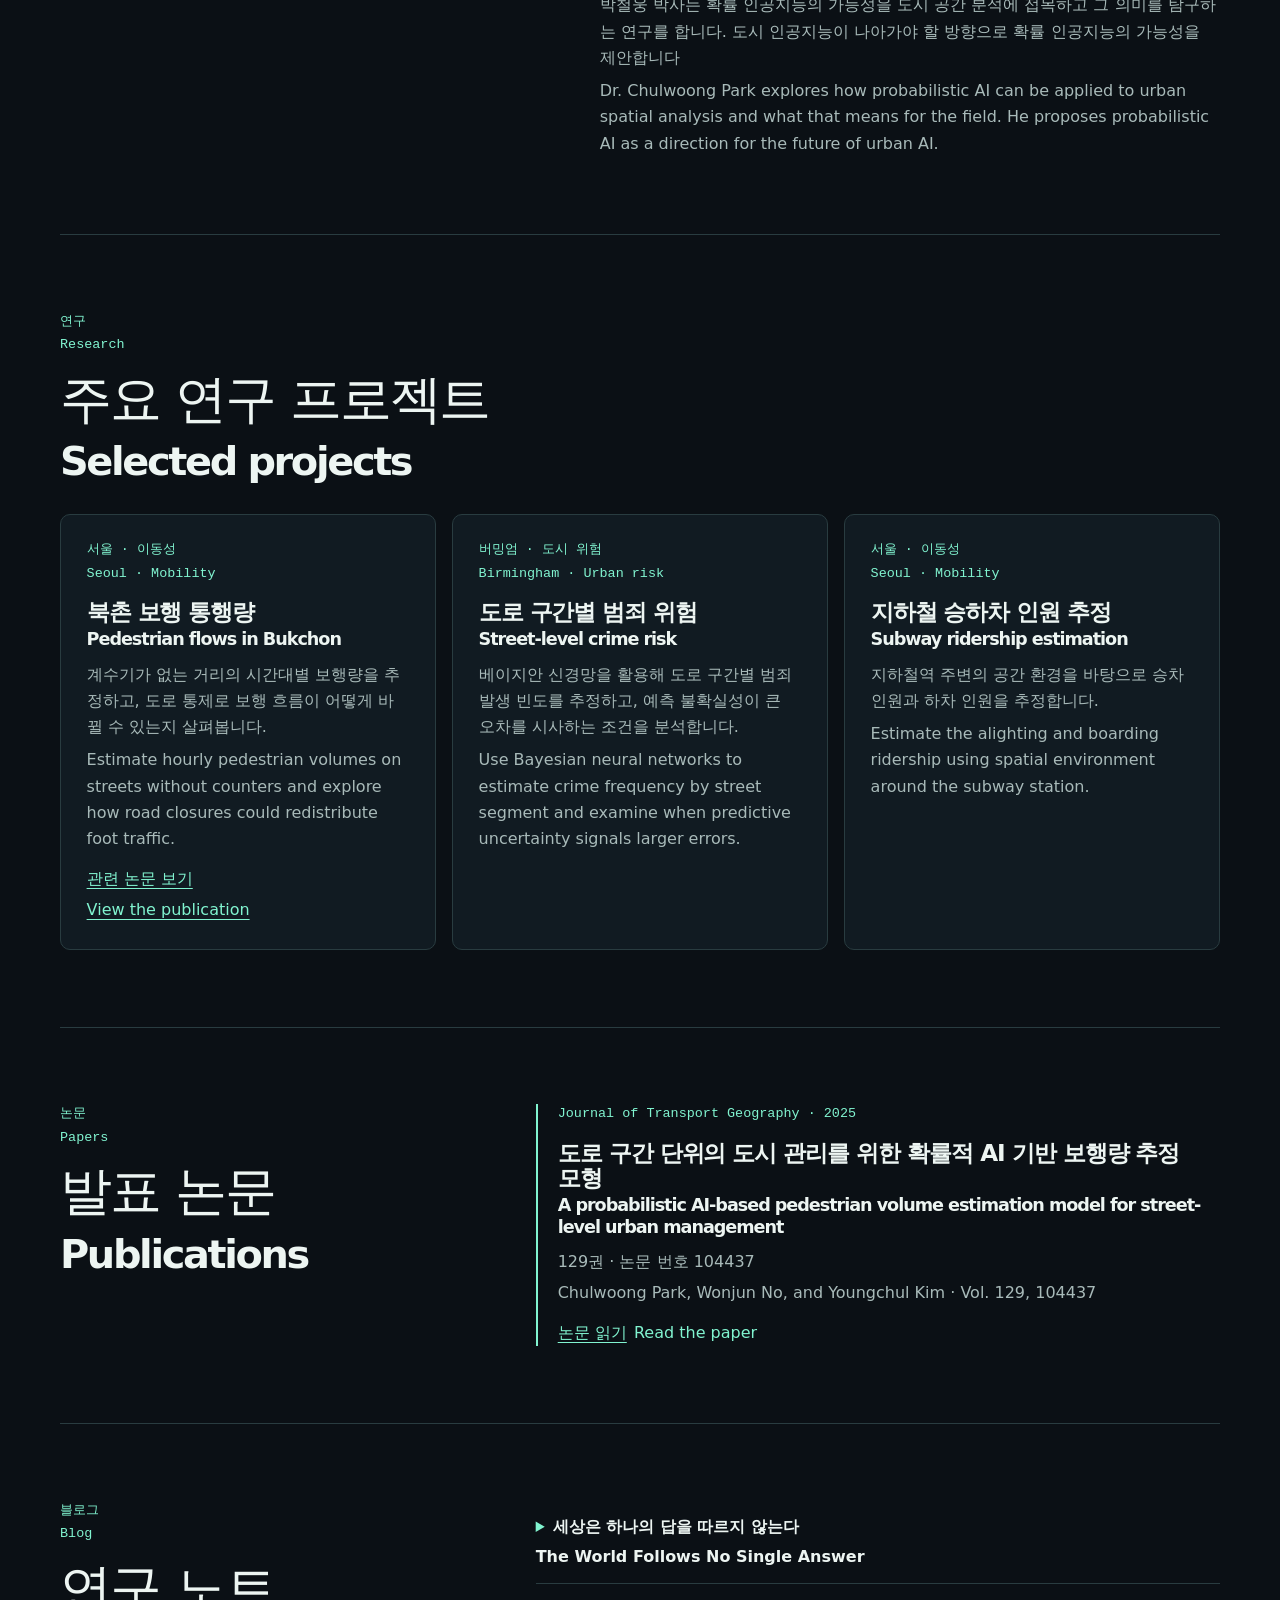
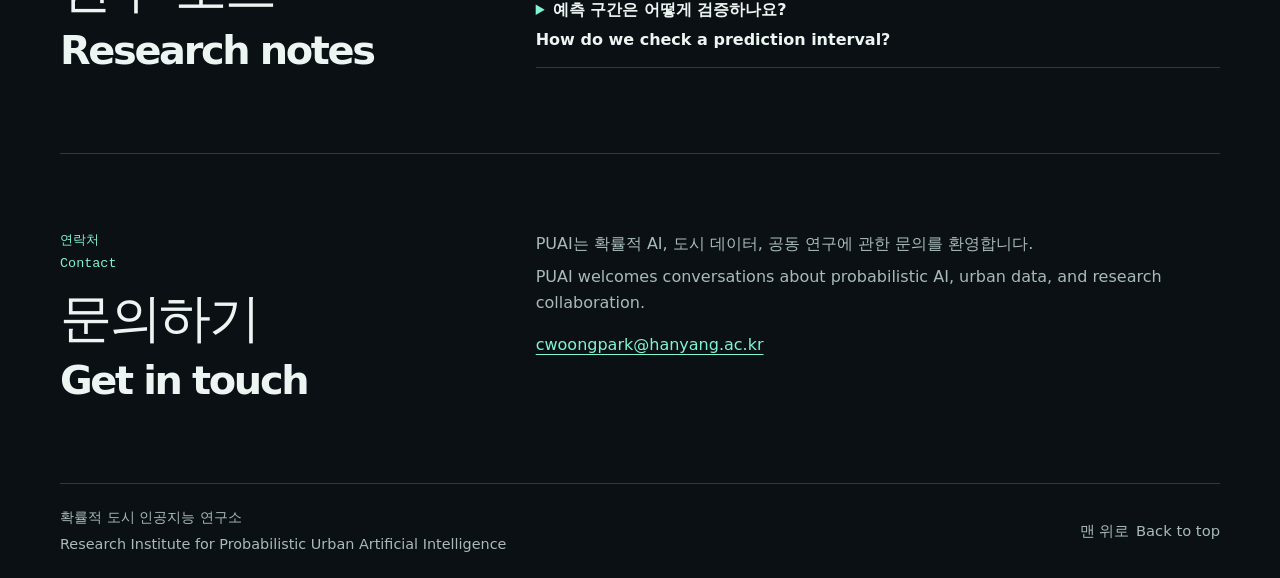
==== commit c16d58cd: "Edit style" ====
--- a/index.html
+++ b/index.html
@@ -12,14 +12,14 @@
 <body>
 <a class="skip" href="#main">본문으로 건너뛰기<span lang="en" class="en-inline">Skip to content</span></a>
 <header class="shell top">
-<a class="brand" href="./" aria-label="PUAI 홈 / PUAI home"><img class="mark" src="./normal-distribution-logo.png" width="40" height="40" alt=""> PUAI</a>
+<a class="brand" href="./" lang="en"><img class="mark" src="./normal-distribution-logo.png" width="40" height="40" alt="">Research Institute for Probabilistic Urban AI</a>
 <nav aria-label="주 메뉴 / Main navigation"><a href="#about">소개<span lang="en" class="en">About</span></a><a href="#research">연구<span lang="en" class="en">Research</span></a><a href="#papers">논문<span lang="en" class="en">Papers</span></a><a href="#notes">블로그<span lang="en" class="en">Blog</span></a><a href="#contact">연락처<span lang="en" class="en">Contact</span></a></nav>
 </header>
 <main id="main">
 <section class="shell hero" aria-labelledby="title">
 <div>
 <p class="eyebrow">독립 연구 프로젝트<span lang="en" class="en">Independent research initiative</span></p>
-<h1 id="title">확률적 도시 인공지능 연구소<span lang="en" class="en">Institute for <em>Probabilistic</em> Urban AI </span></h1>
+<h1 id="title"><span class="ko">확률적 도시 인공지능 연구소</span><span lang="en" class="en">Institute for <em>Probabilistic</em> Urban AI </span></h1>
 <p class="subtitle">양자역학부터 도시연구까지<span lang="en" class="en">From Quantum Mechanics to Urban Studies</span></p>
 <p class="lead">인공지능이 불확실성을 어떻게 표현하는지, 그리고 그 불확실성을 도시의 의사결정에 어떻게 활용할 수 있는지 연구합니다.<span lang="en" class="en">We study how intelligent systems can represent uncertainty and how that uncertainty can inform decisions about cities.</span></p>
 <a class="button" href="#research">연구 살펴보기<span lang="en" class="en-inline">Explore the research</span></a>
@@ -78,7 +78,7 @@
 <p>거슬러 올라가면 돌턴의 원자 모형부터 시작해서,<span lang="en" class="en">Looking back, from Dalton’s atomic model</span></p>
 <p>아인슈타인에 이르기까지.<span lang="en" class="en">all the way to Einstein.</span></p>
 <p>우리의 세계를 이루는 원자, 그리고 전자가 입자로써 존재한다는 가정은<span lang="en" class="en">The assumption that the atoms and electrons that make up our world exist as particles</span></p>
-<p>인류가 시작된 이래 150년 직전까지 진리로 받아들여져 왔다.<span lang="en" class="en">had been accepted as truth from the dawn of humanity until just under 150 years ago.</span></p>
+<p>인류가 시작된 이래 100년 직전까지 진리로 받아들여져 왔다.<span lang="en" class="en">had been accepted as truth from the dawn of humanity until just under 100 years ago.</span></p>
 <p>러더퍼드와 보어, 하이젠베르크를 거치며<span lang="en" class="en">Through the work of Rutherford, Bohr, and Heisenberg,</span></p>
 <p>우리는 원자와 전자가 '확률'로 존재한다는 이론을 받아들이게 되었고,<span lang="en" class="en">we came to accept a theory in which atoms and electrons exist in terms of ‘probability,’</span></p>
 <p>이는 물질 세계가 결정론적으로 그 자리에 있을 것이라는 믿음을 산산히 부쉈다.<span lang="en" class="en">shattering the belief that the material world would sit in its appointed place, as determinism would have it.</span></p>
--- a/style.css
+++ b/style.css
@@ -26,6 +26,7 @@
 
 .en{display:block;margin-top:.25em}
 .en-inline{display:inline-block;margin-inline-start:.45em}
+h1 .ko{font-size:.8em}
 h1 .en{font-size:.56em;line-height:1.12}
 .subtitle{margin-top:1.25rem;color:var(--ink);font-size:clamp(1rem,1.8vw,1.3rem);font-weight:600}
 .subtitle .en{font-size:.9em;color:var(--muted)}
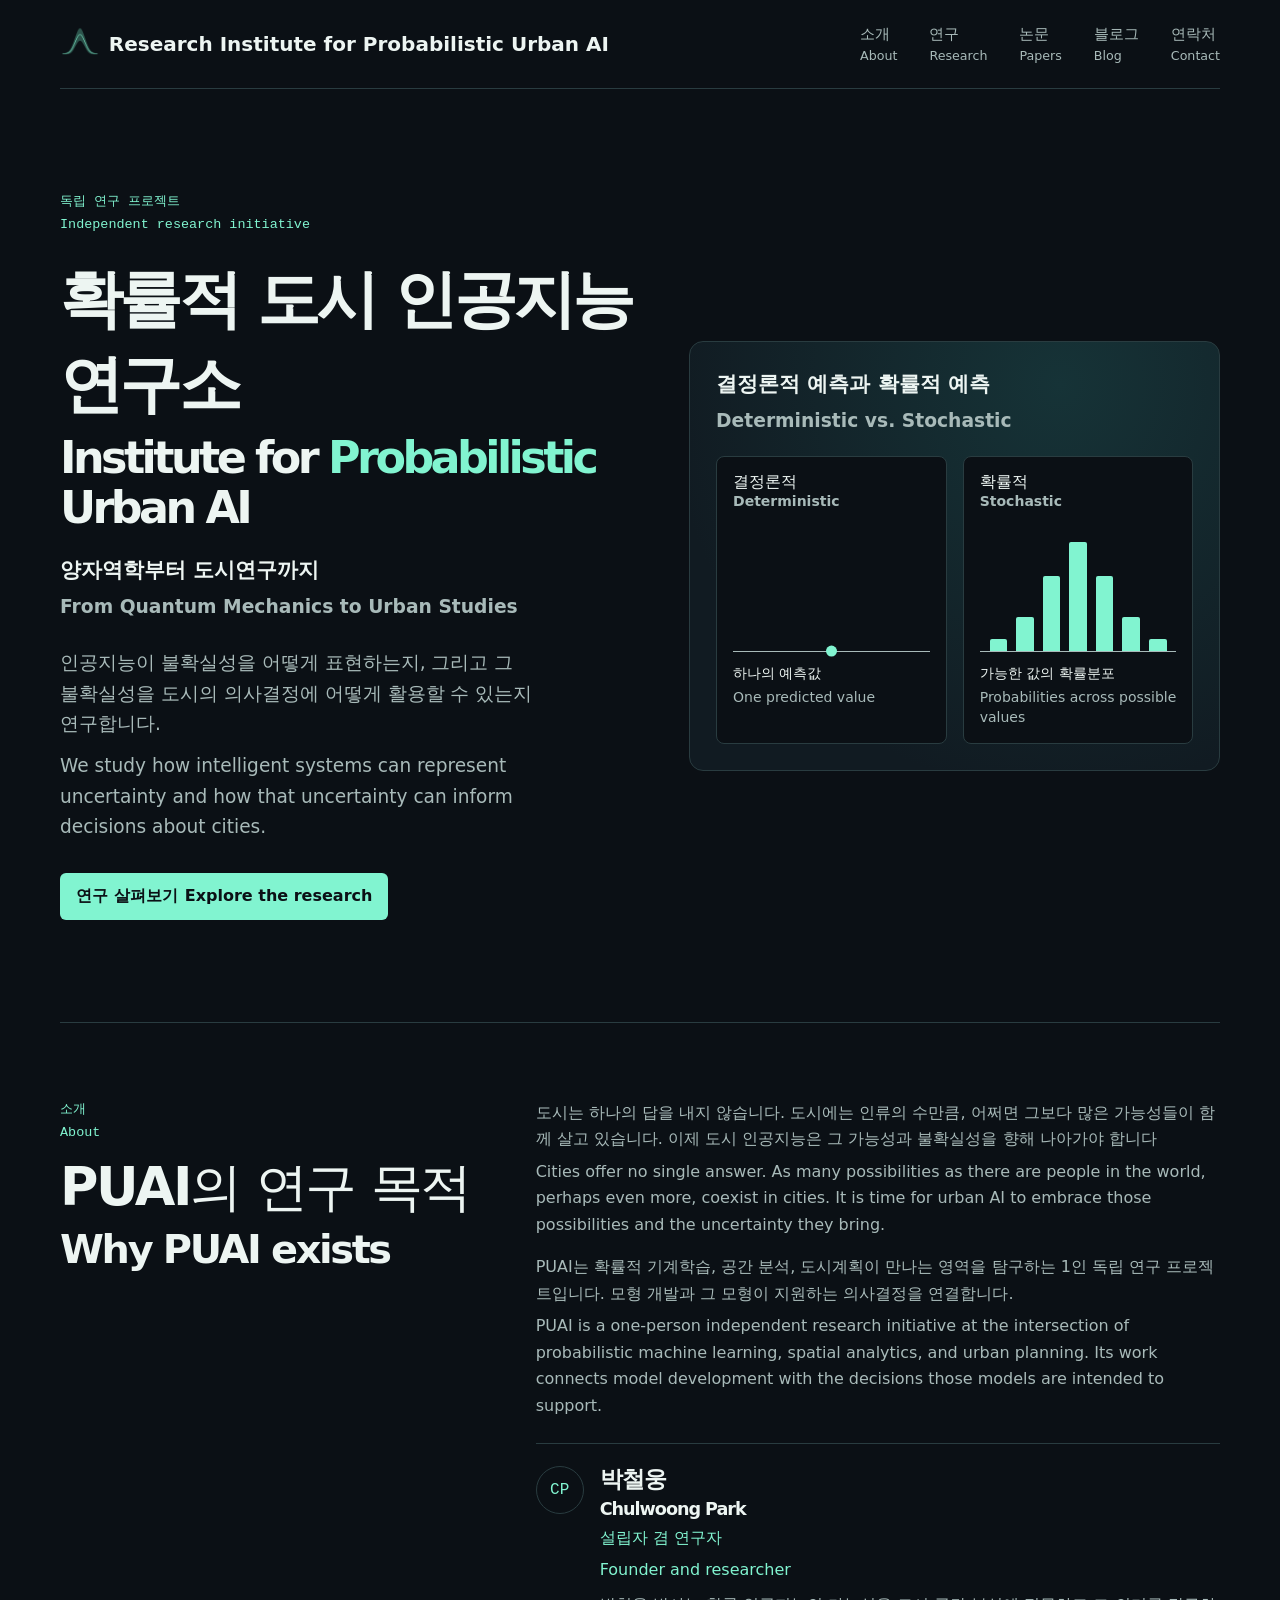
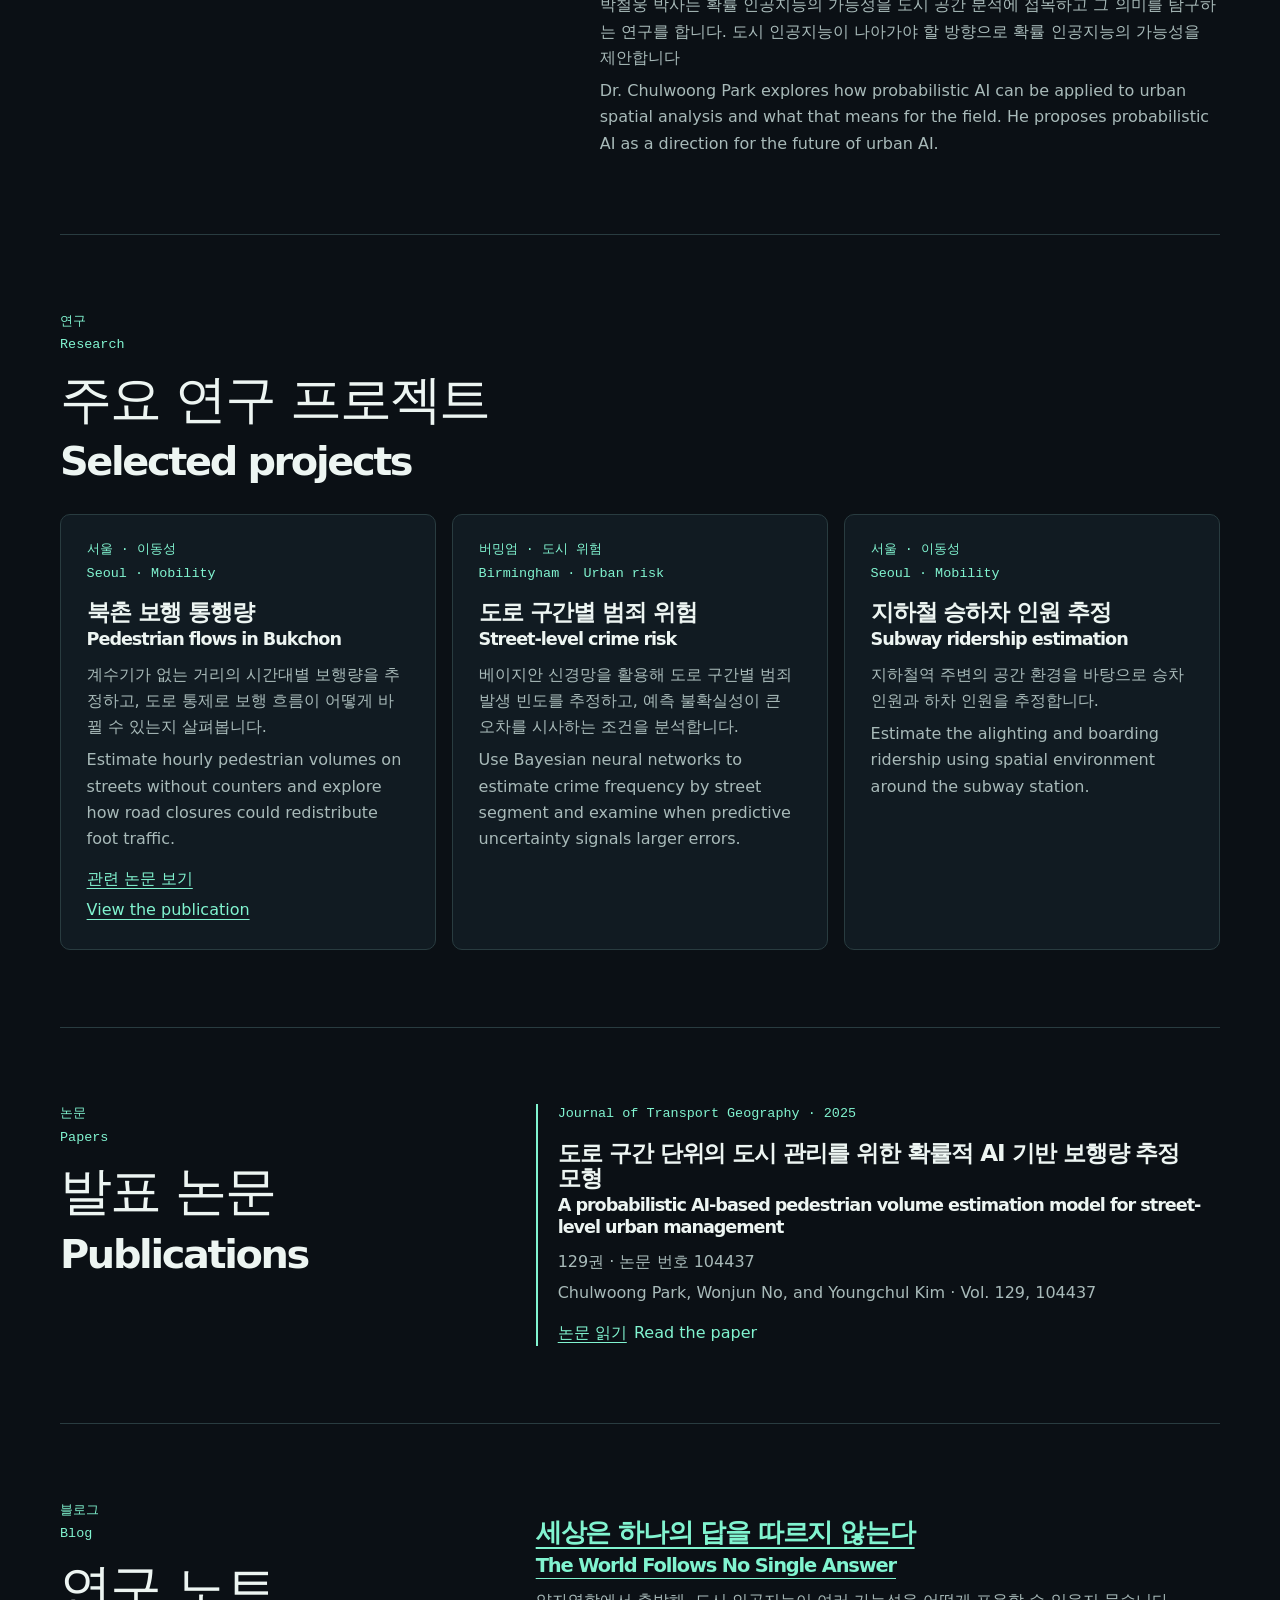
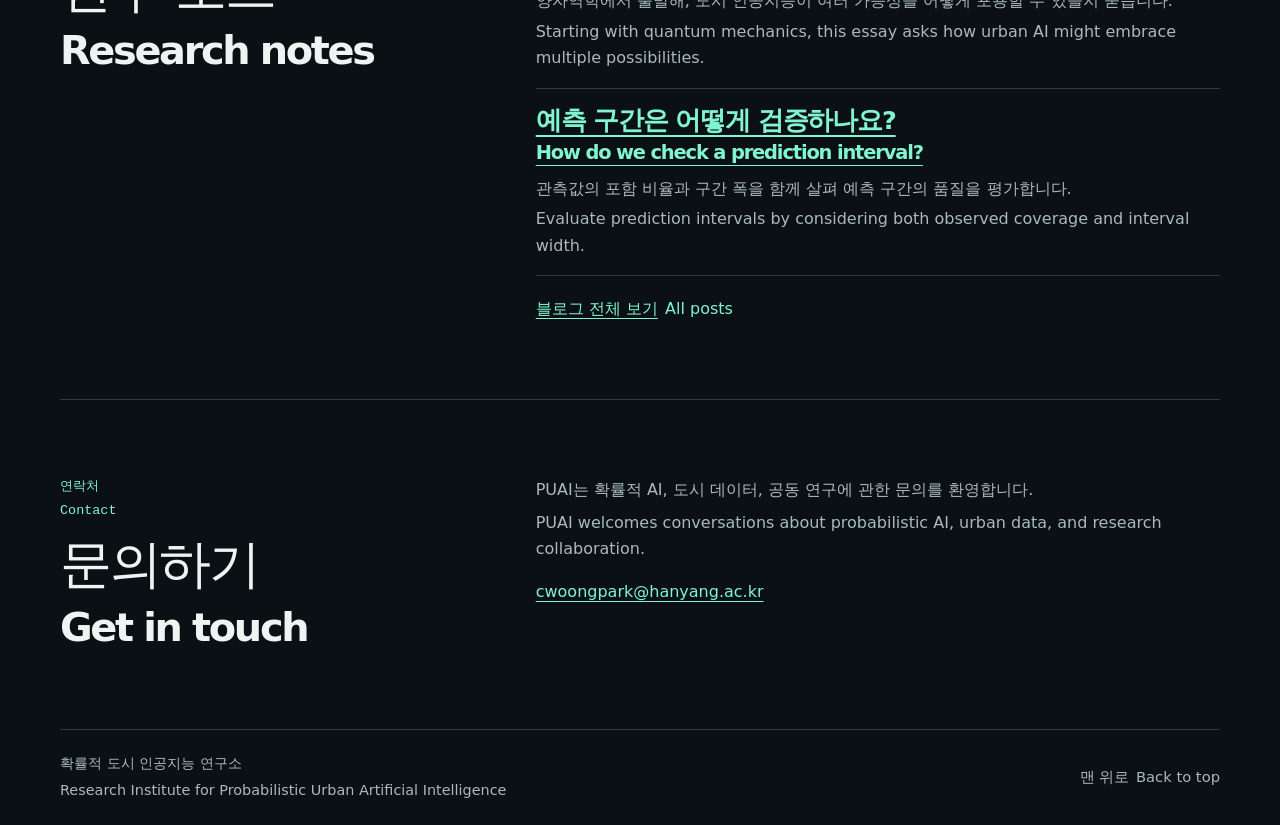
==== commit 81a28c3c: "Add blog" ====
--- a/index.html
+++ b/index.html
@@ -13,7 +13,7 @@
 <a class="skip" href="#main">본문으로 건너뛰기<span lang="en" class="en-inline">Skip to content</span></a>
 <header class="shell top">
 <a class="brand" href="./" lang="en"><img class="mark" src="./normal-distribution-logo.png" width="40" height="40" alt="">Research Institute for Probabilistic Urban AI</a>
-<nav aria-label="주 메뉴 / Main navigation"><a href="#about">소개<span lang="en" class="en">About</span></a><a href="#research">연구<span lang="en" class="en">Research</span></a><a href="#papers">논문<span lang="en" class="en">Papers</span></a><a href="#notes">블로그<span lang="en" class="en">Blog</span></a><a href="#contact">연락처<span lang="en" class="en">Contact</span></a></nav>
+<nav aria-label="주 메뉴 / Main navigation"><a href="#about">소개<span lang="en" class="en">About</span></a><a href="#research">연구<span lang="en" class="en">Research</span></a><a href="#papers">논문<span lang="en" class="en">Papers</span></a><a href="./blog/index.html">블로그<span lang="en" class="en">Blog</span></a><a href="#contact">연락처<span lang="en" class="en">Contact</span></a></nav>
 </header>
 <main id="main">
 <section class="shell hero" aria-labelledby="title">
@@ -71,35 +71,18 @@
 
 <section id="notes" class="shell split">
 <div><p class="eyebrow">블로그<span lang="en" class="en">Blog</span></p><h2>연구 노트<span lang="en" class="en">Research notes</span></h2></div>
-<div class="notes">
-<details id="note-distribution">
-<summary>세상은 하나의 답을 따르지 않는다<span lang="en" class="en">The World Follows No Single Answer</span></summary>
 <div>
-<p>거슬러 올라가면 돌턴의 원자 모형부터 시작해서,<span lang="en" class="en">Looking back, from Dalton’s atomic model</span></p>
-<p>아인슈타인에 이르기까지.<span lang="en" class="en">all the way to Einstein.</span></p>
-<p>우리의 세계를 이루는 원자, 그리고 전자가 입자로써 존재한다는 가정은<span lang="en" class="en">The assumption that the atoms and electrons that make up our world exist as particles</span></p>
-<p>인류가 시작된 이래 100년 직전까지 진리로 받아들여져 왔다.<span lang="en" class="en">had been accepted as truth from the dawn of humanity until just under 100 years ago.</span></p>
-<p>러더퍼드와 보어, 하이젠베르크를 거치며<span lang="en" class="en">Through the work of Rutherford, Bohr, and Heisenberg,</span></p>
-<p>우리는 원자와 전자가 '확률'로 존재한다는 이론을 받아들이게 되었고,<span lang="en" class="en">we came to accept a theory in which atoms and electrons exist in terms of ‘probability,’</span></p>
-<p>이는 물질 세계가 결정론적으로 그 자리에 있을 것이라는 믿음을 산산히 부쉈다.<span lang="en" class="en">shattering the belief that the material world would sit in its appointed place, as determinism would have it.</span></p>
-<p>세상은 하나의 답을 따르지 않는다.<span lang="en" class="en">The world follows no single answer.</span></p>
-<p>대부분의 가능성이 몰려있는 하나의 답 주변에 어쩌면 그럴 수도 있는 수많은 답들이 멀리 퍼져있고,<span lang="en" class="en">Around the one answer where most of the probability lies, countless other answers fan out into the distance.</span></p>
-<p>아무리 동떨어져있대도 그 확률은 0이 아니다.<span lang="en" class="en">However far away they lie, their probability is never zero.</span></p>
-<p>세상에 이해할 수 없는 현상과 사람은 없다.<span lang="en" class="en">There is no phenomenon or person in the world beyond understanding.</span></p>
-<p>무슨 일이 일어나도, 어떠한 누구를 만나도 그 확률은 0이 아니다.<span lang="en" class="en">Whatever happens, whoever we meet, the probability is never zero.</span></p>
-<p>도시는 수많은 원자와 현상과 사람들이 뒤엉켜 만들어낸 복잡계이다.<span lang="en" class="en">A city is a complex system formed by the entanglement of countless atoms, phenomena, and people.</span></p>
-<p>무슨 일이 일어나도, 어떠한 누구를 만나도 그 확률은 0이 아니다.<span lang="en" class="en">Whatever happens, whoever we meet, the probability is never zero.</span></p>
-<p>대부분의 가능성이 몰려있는 하나의 답만을 받아들이는 도시는 그럴 수도 있는 수많은 답들을 애써 무시할 뿐,<span lang="en" class="en">A city that accepts only the most probable answer goes out of its way to ignore countless other answers that could be true.</span></p>
-<p>아무리 동떨어져있대도 그 소리는 0이 아니다.<span lang="en" class="en">However distant those voices may be, they are never silent.</span></p>
-<p>지금 수많은 연구와 서비스가 사용하는 도시 인공지능은<span lang="en" class="en">The urban AI used in countless studies and services today</span></p>
-<p>대부분의 가능성이 몰려있는 답을 정답으로 제시한다.<span lang="en" class="en">presents the most probable answer as the correct one.</span></p>
-<p>그것이 수익성을 높이는 길이므로.<span lang="en" class="en">Because that is the path to higher profits.</span></p>
-<p>그렇다면 인공지능 도시는 두 가지 갈림길에 서게 될 날이 올 것이다.<span lang="en" class="en">Then the day will come when the AI-powered city reaches a crossroads.</span></p>
-<p>대부분의 가능성을 정답으로 제시하는 인공지능의 보편적 편안함을 받아들일 것인가<span lang="en" class="en">Will we accept the familiar comfort of an AI that presents the most probable answer as the correct one?</span></p>
-<p>그럴 수도 있는 수많은 답을 포용하는 새로운 인공지능을 개발할 것인가.<span lang="en" class="en">Or will we develop a new kind of AI that embraces the countless other answers that could be true?</span></p>
-</div>
-</details>
-<details id="note-intervals"><summary>예측 구간은 어떻게 검증하나요?<span lang="en" class="en">How do we check a prediction interval?</span></summary><div><p>먼저 검증용 관측값 중 90% 예측 구간 안에 들어가는 비율을 구합니다. 다음으로 구간의 폭을 살펴봅니다. 포함 비율이 90%에 가까워도 구간이 너무 넓으면 실제 의사결정에 활용하기 어렵습니다.<span lang="en" class="en">For a nominal 90% prediction interval, start by measuring how often held-out observations fall inside it. Then look at interval widths. Coverage near 90% tells you little about usefulness if the intervals are too wide for the decision at hand.</span></p><p>도시 전체의 평균을 보면 반복적으로 나타나는 문제가 가려질 수 있습니다. 표본이 충분한 경우 동네, 시간대, 도로 유형별로 포함 비율과 구간 폭을 확인합니다.<span lang="en" class="en">Citywide averages can conceal systematic problems. Check coverage and width by neighbourhood, time of day, or street type where the sample supports it.</span></p></div></details>
+<ul class="post-list">
+<li id="note-distribution">
+<h3><a href="./blog/world-follows-no-single-answer/index.html">세상은 하나의 답을 따르지 않는다<span lang="en" class="en">The World Follows No Single Answer</span></a></h3>
+<p>양자역학에서 출발해, 도시 인공지능이 여러 가능성을 어떻게 포용할 수 있을지 묻습니다.<span lang="en" class="en">Starting with quantum mechanics, this essay asks how urban AI might embrace multiple possibilities.</span></p>
+</li>
+<li id="note-intervals">
+<h3><a href="./blog/checking-prediction-intervals/index.html">예측 구간은 어떻게 검증하나요?<span lang="en" class="en">How do we check a prediction interval?</span></a></h3>
+<p>관측값의 포함 비율과 구간 폭을 함께 살펴 예측 구간의 품질을 평가합니다.<span lang="en" class="en">Evaluate prediction intervals by considering both observed coverage and interval width.</span></p>
+</li>
+</ul>
+<a href="./blog/index.html">블로그 전체 보기<span lang="en" class="en-inline">All posts</span></a>
 </div>
 </section>
 
--- a/style.css
+++ b/style.css
@@ -36,3 +36,18 @@
 .bodycopy .en,.card p:not(.eyebrow) .en,.notes p .en{margin-top:.4em}
 .hero h1,.split h2,.section h2,.card h3,.paper h3{word-break:keep-all;overflow-wrap:anywhere}
 nav .en{margin-top:0;font-size:.86em}
+
+.blog-page{max-width:48rem;padding-block:clamp(2.5rem,6vw,5rem)}
+.blog-page h1{font-size:clamp(2rem,5vw,3.75rem);word-break:keep-all;overflow-wrap:anywhere}
+.post-list{list-style:none;margin:0 0 1.25rem;padding:0}
+.blog-page .post-list{margin-top:1.5rem}
+.post-list li{padding-block:1rem;border-bottom:1px solid var(--line)}
+.post-list h2,.post-list h3,.post-body h2{font-size:clamp(1.2rem,3vw,1.6rem);line-height:1.25}
+.post-list p,.post-body h2+p{margin-top:.65rem}
+.post{margin-top:1.5rem}
+.post-body,.post-toc{margin-top:2rem}
+.post-body p+h2{margin-top:2rem}
+.post-toc{display:block;padding:1rem 1.25rem;border:1px solid var(--line);border-radius:8px}
+.post-toc ol{margin:0;padding-inline-start:1.3rem}
+.post-toc li+li{margin-top:.5rem}
+.top [aria-current]{color:var(--accent)}
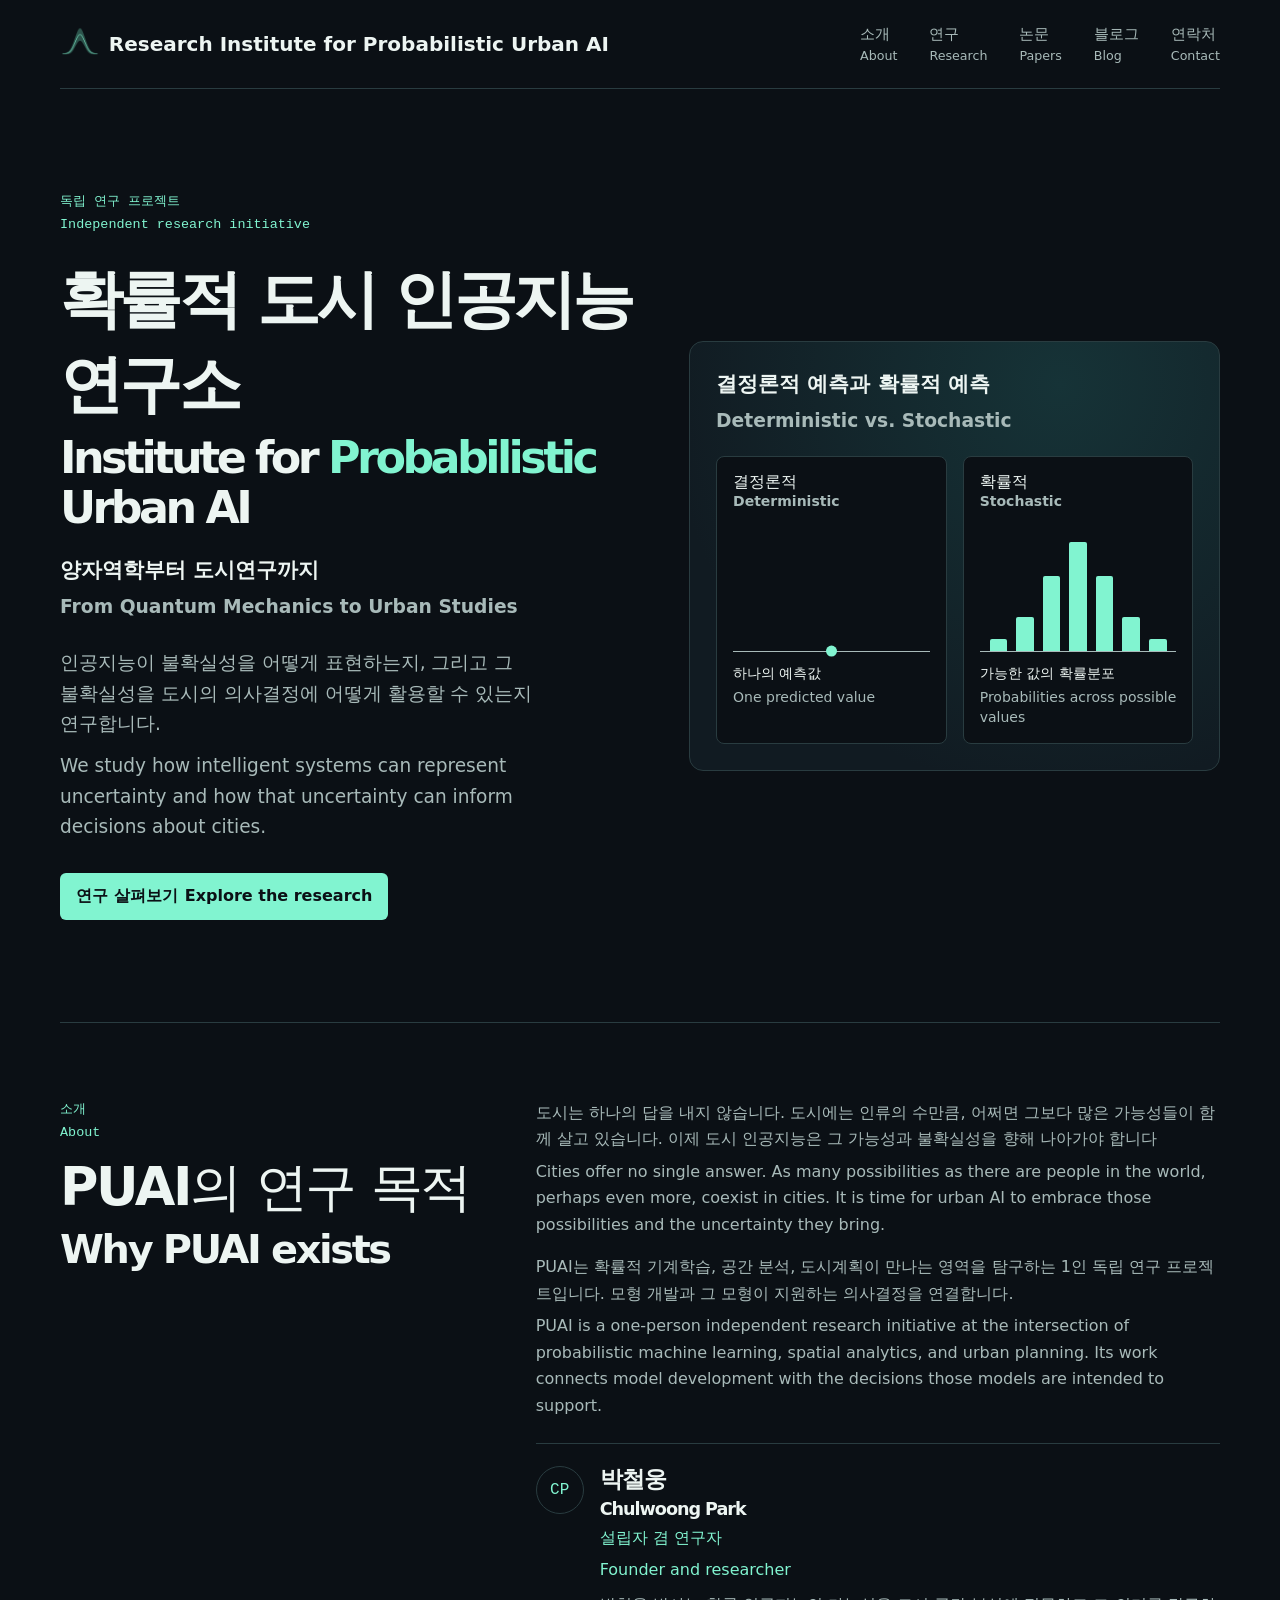
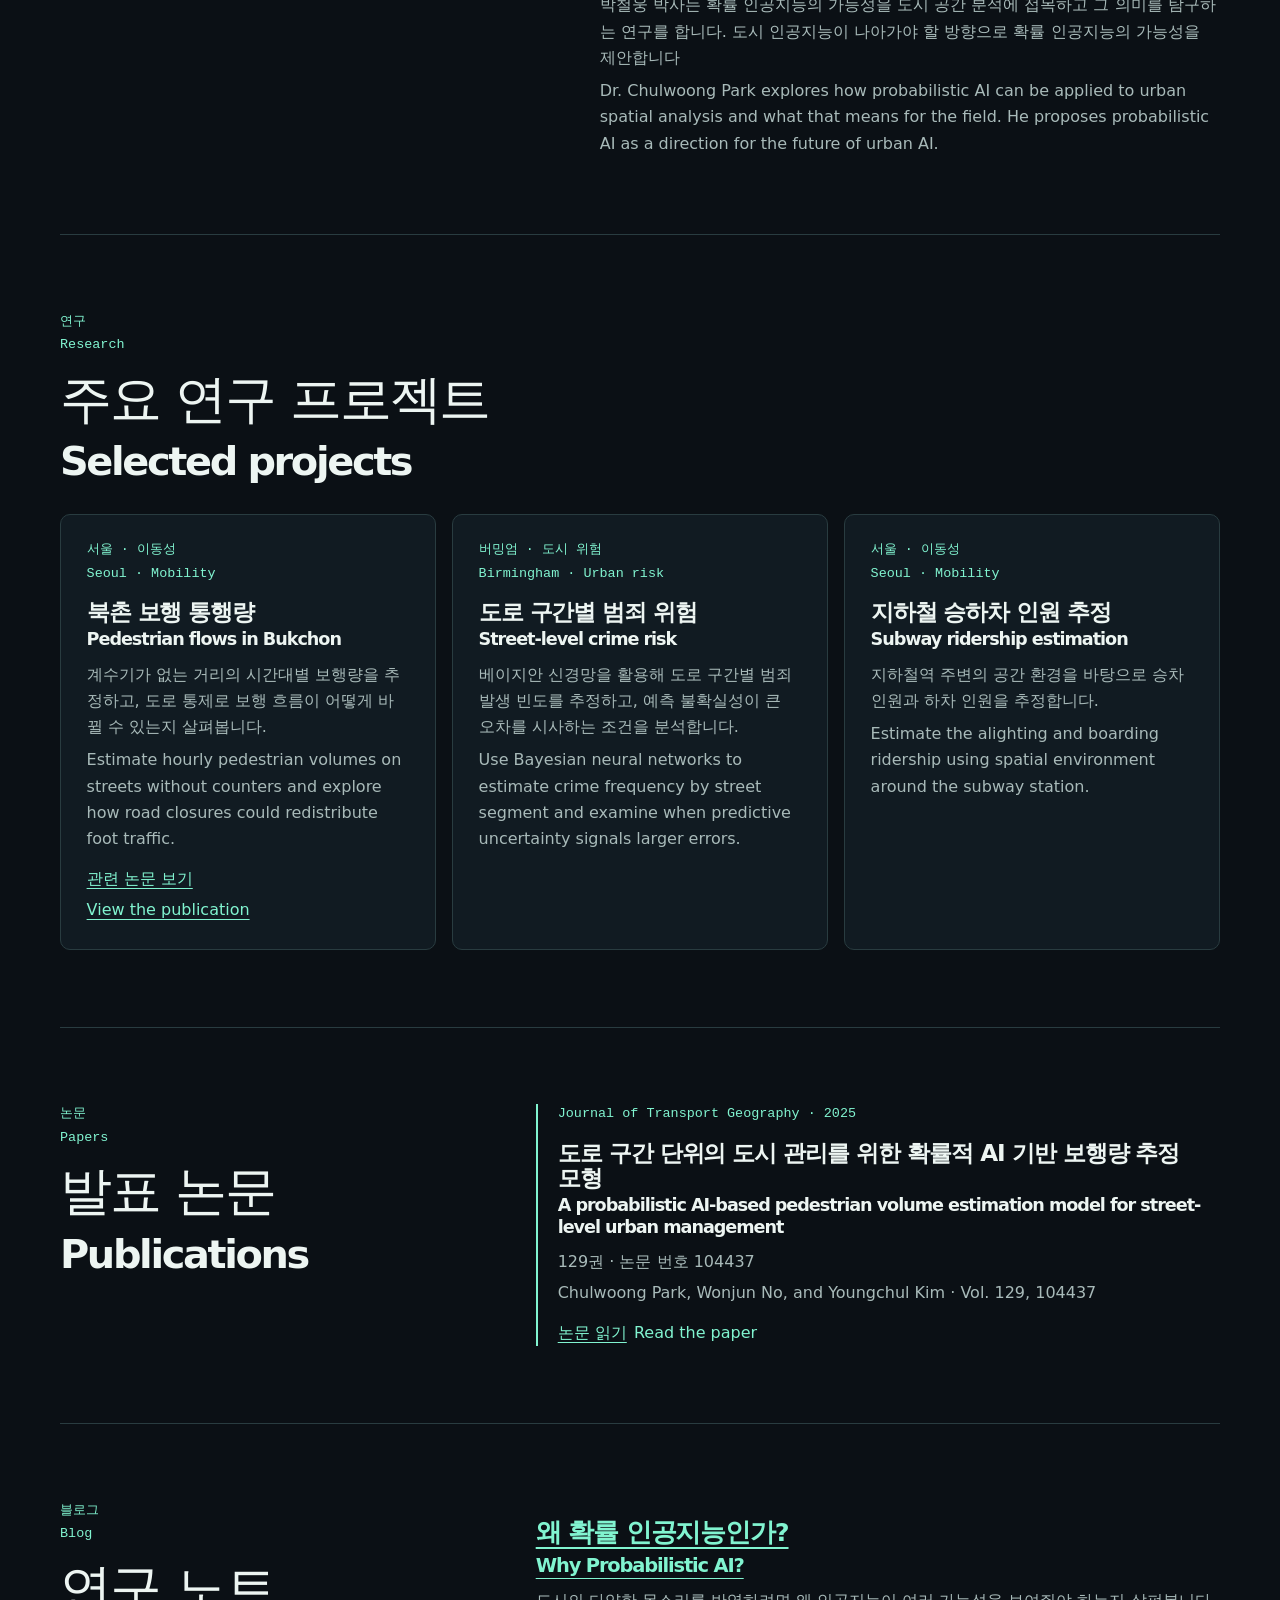
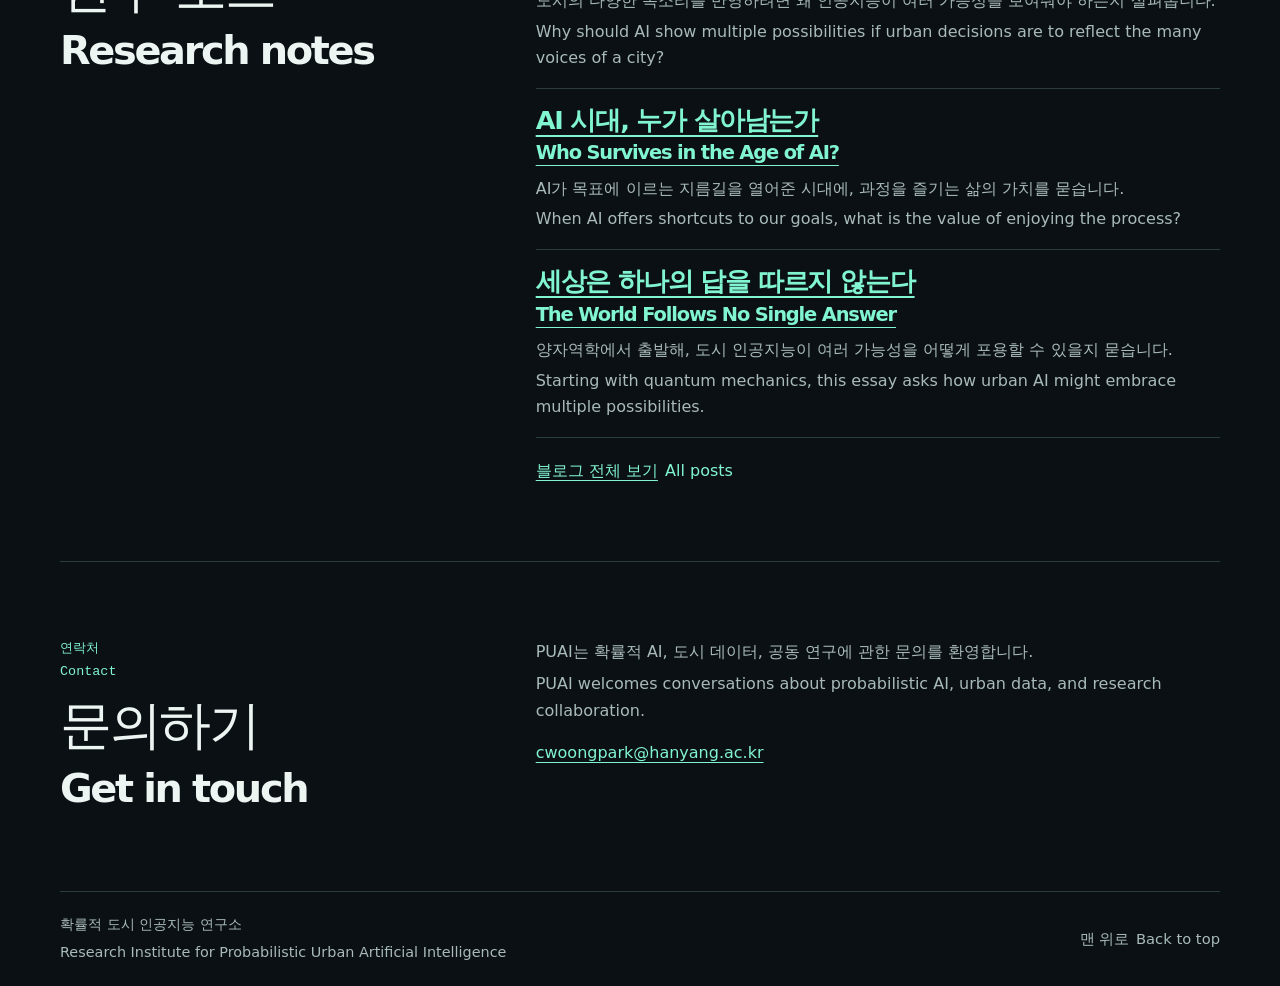
==== commit c2714a1b: "Add blog posting" ====
--- a/index.html
+++ b/index.html
@@ -73,13 +73,17 @@
 <div><p class="eyebrow">블로그<span lang="en" class="en">Blog</span></p><h2>연구 노트<span lang="en" class="en">Research notes</span></h2></div>
 <div>
 <ul class="post-list">
+<li id="note-intervals">
+<h3><a href="./blog/checking-prediction-intervals/index.html">왜 확률 인공지능인가?<span lang="en" class="en">Why Probabilistic AI?</span></a></h3>
+<p>도시의 다양한 목소리를 반영하려면 왜 인공지능이 여러 가능성을 보여줘야 하는지 살펴봅니다.<span lang="en" class="en">Why should AI show multiple possibilities if urban decisions are to reflect the many voices of a city?</span></p>
+</li>
+<li>
+<h3><a href="./blog/who-survives-in-the-age-of-ai/index.html">AI 시대, 누가 살아남는가<span lang="en" class="en">Who Survives in the Age of AI?</span></a></h3>
+<p>AI가 목표에 이르는 지름길을 열어준 시대에, 과정을 즐기는 삶의 가치를 묻습니다.<span lang="en" class="en">When AI offers shortcuts to our goals, what is the value of enjoying the process?</span></p>
+</li>
 <li id="note-distribution">
 <h3><a href="./blog/world-follows-no-single-answer/index.html">세상은 하나의 답을 따르지 않는다<span lang="en" class="en">The World Follows No Single Answer</span></a></h3>
 <p>양자역학에서 출발해, 도시 인공지능이 여러 가능성을 어떻게 포용할 수 있을지 묻습니다.<span lang="en" class="en">Starting with quantum mechanics, this essay asks how urban AI might embrace multiple possibilities.</span></p>
-</li>
-<li id="note-intervals">
-<h3><a href="./blog/checking-prediction-intervals/index.html">예측 구간은 어떻게 검증하나요?<span lang="en" class="en">How do we check a prediction interval?</span></a></h3>
-<p>관측값의 포함 비율과 구간 폭을 함께 살펴 예측 구간의 품질을 평가합니다.<span lang="en" class="en">Evaluate prediction intervals by considering both observed coverage and interval width.</span></p>
 </li>
 </ul>
 <a href="./blog/index.html">블로그 전체 보기<span lang="en" class="en-inline">All posts</span></a>
